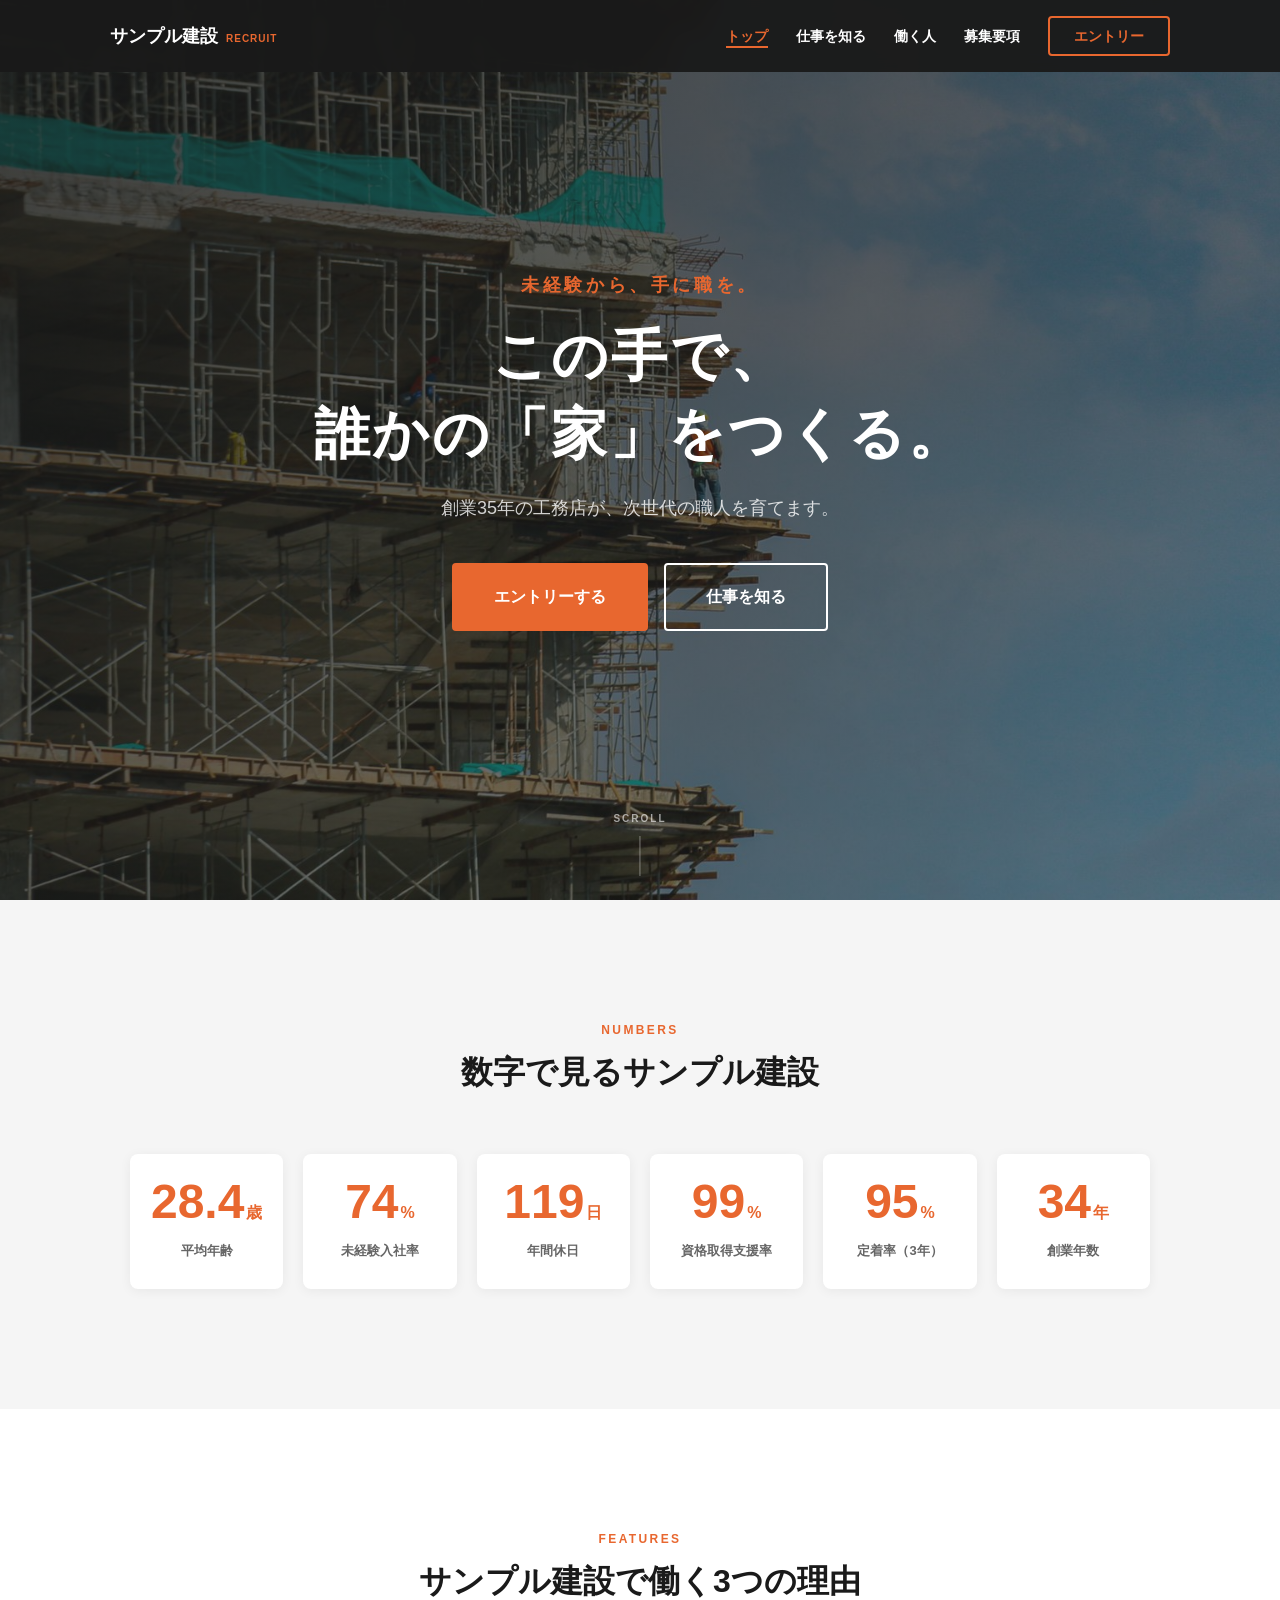
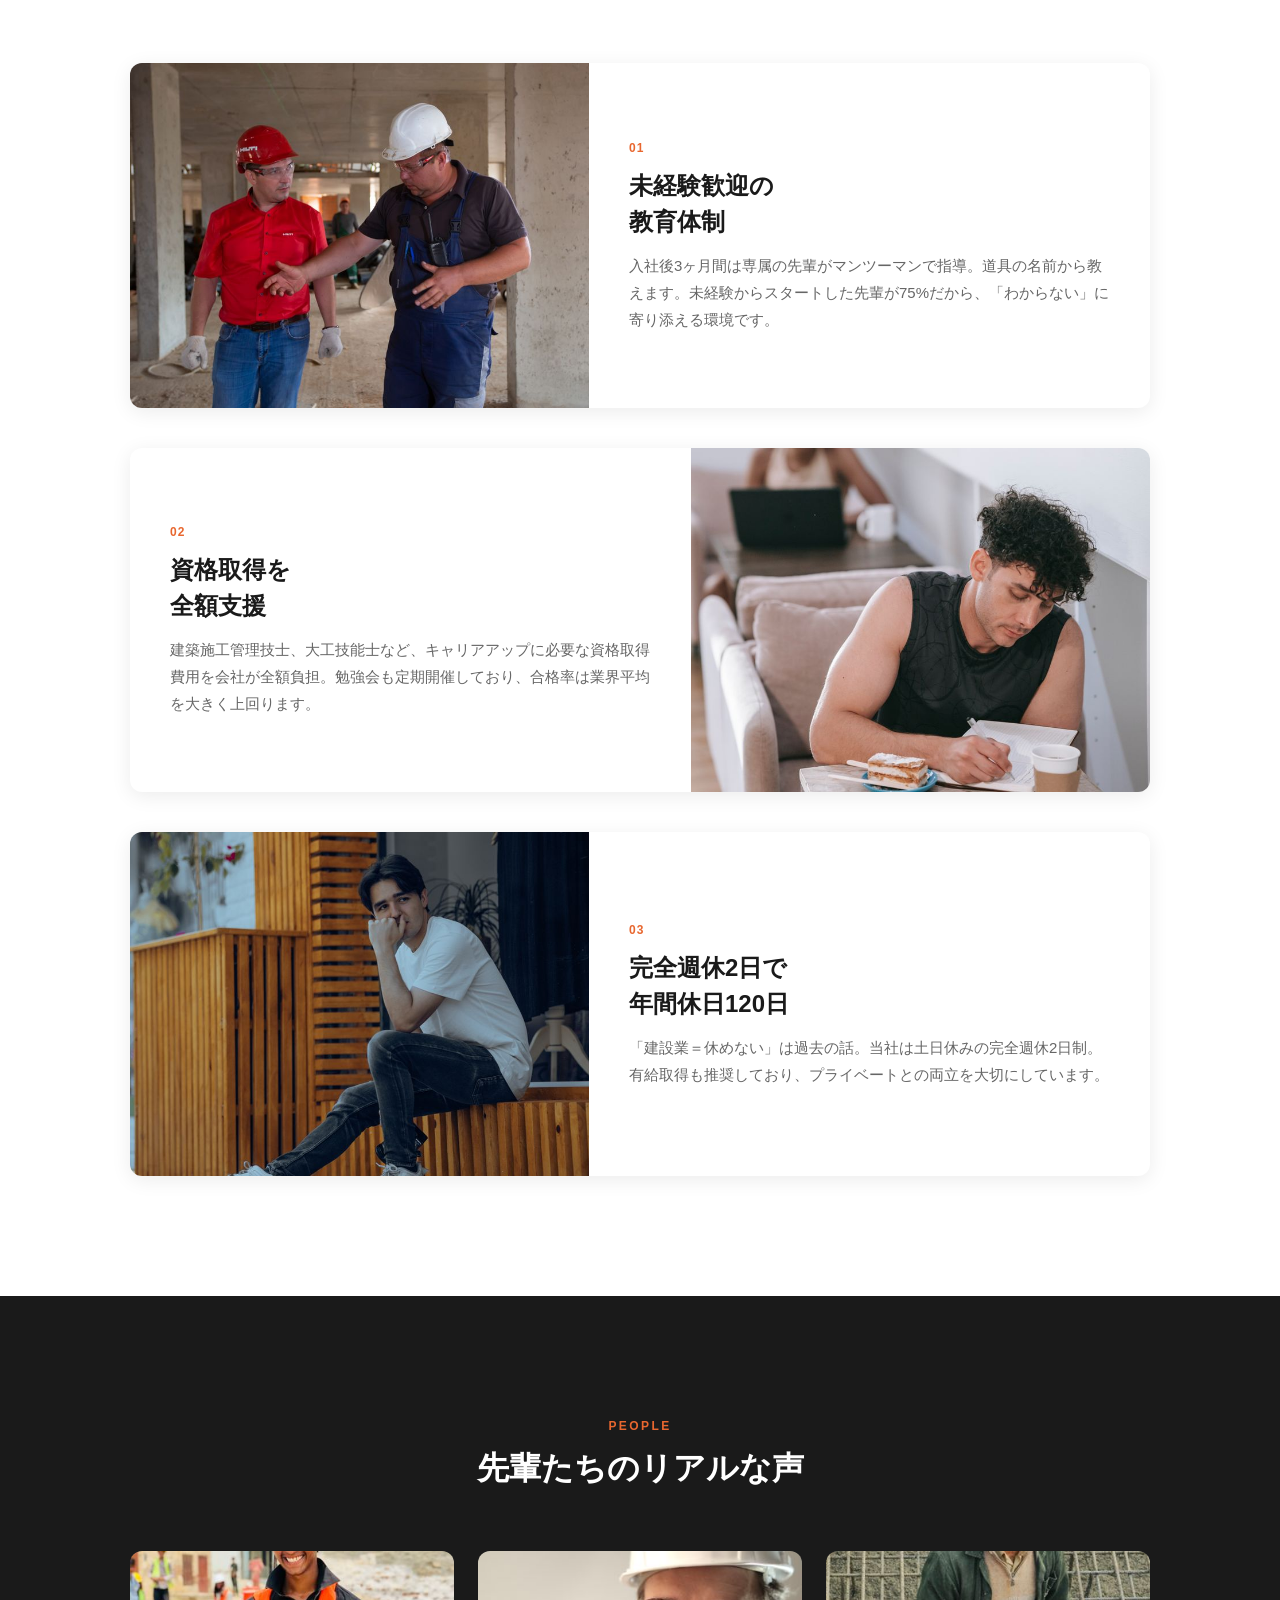
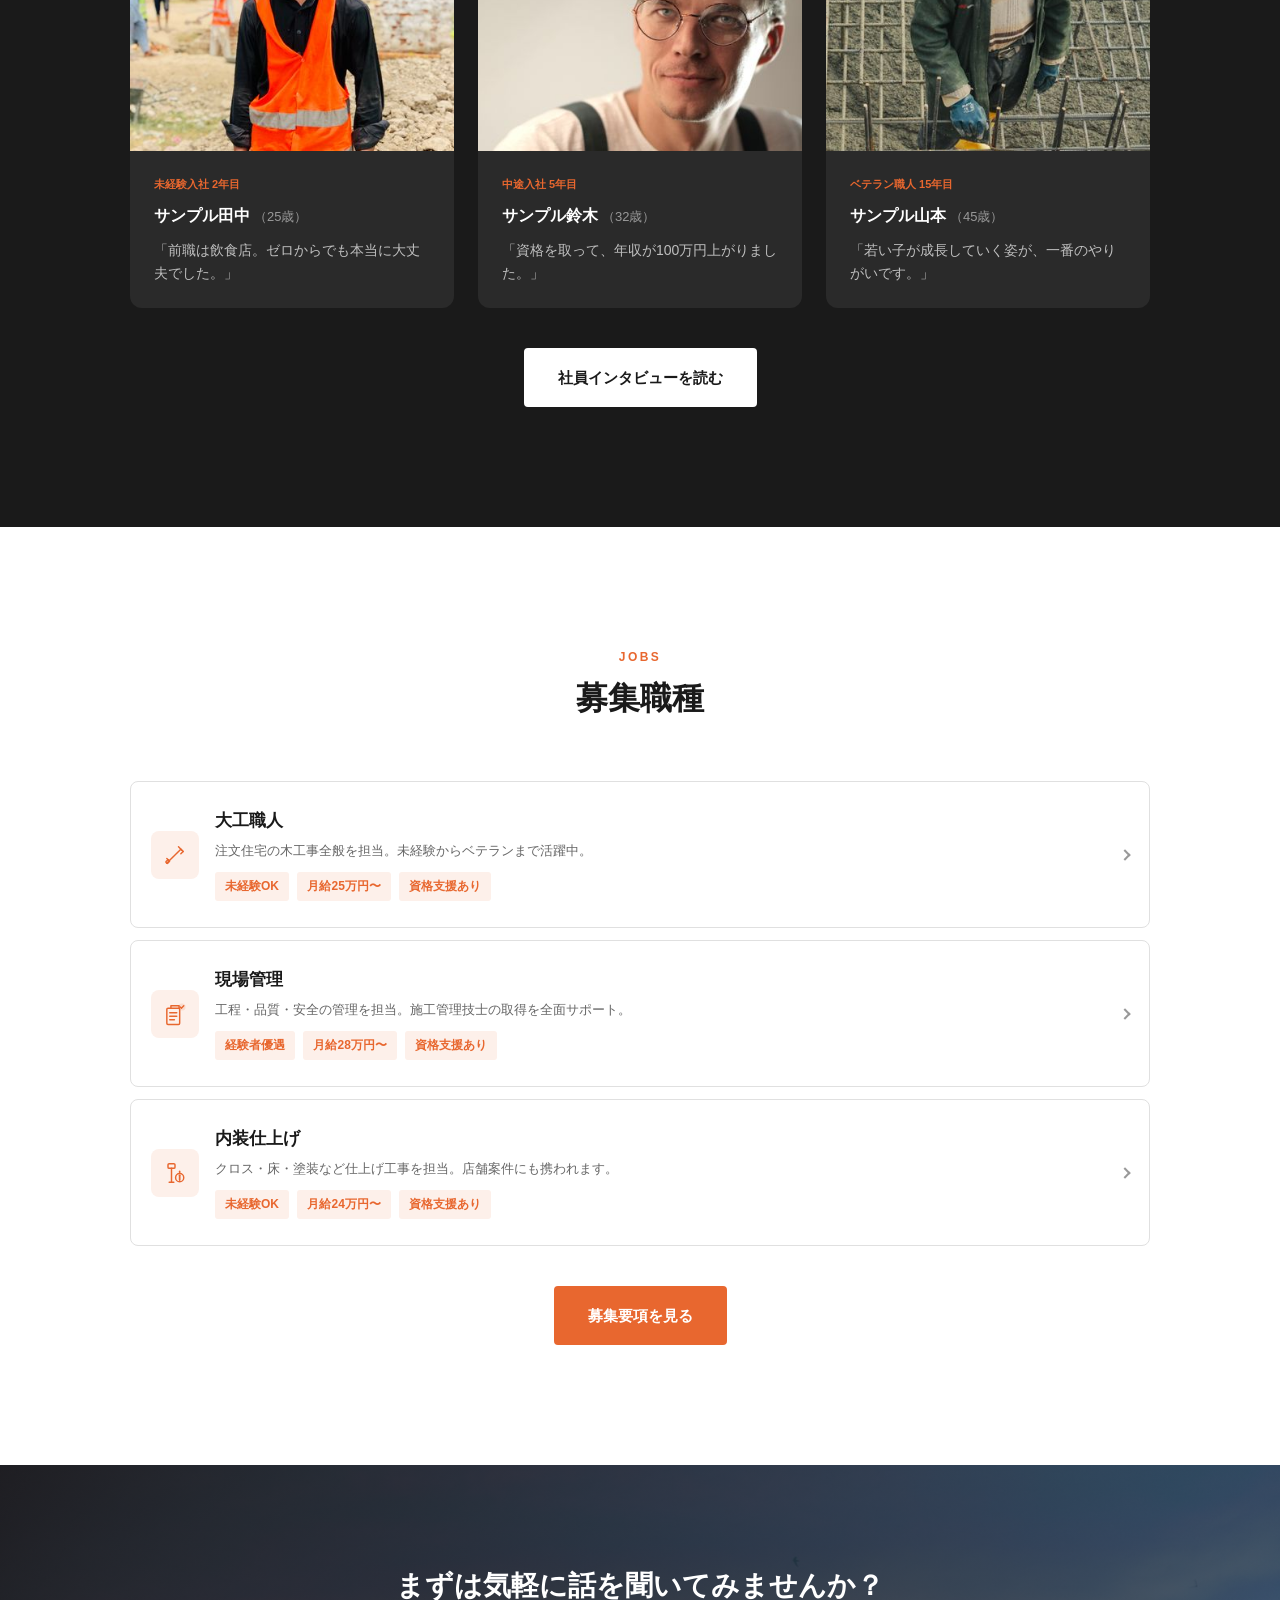
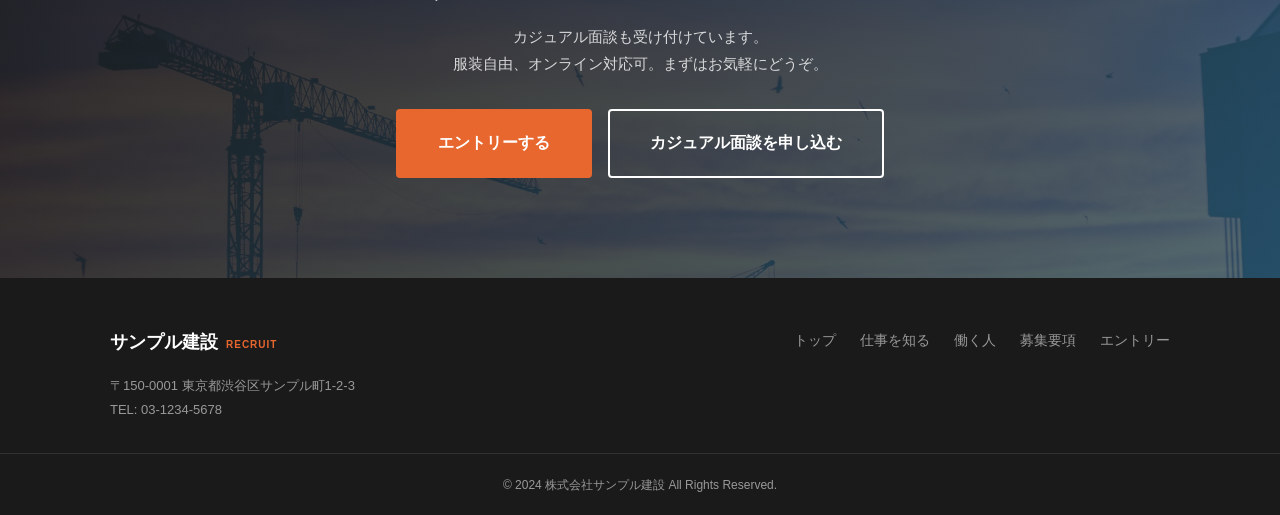
==== sample-a/index.html @ 508141ad "建設採用サイト工房 LP＋サンプルサイト2本 - LP 1枚（採用軸・50万＋保守1.5万・借り物か資産か） - sample-a: 現場と数字で見せる型 - sample-b: 会社の姿勢と人で見せ" ====
<!DOCTYPE html>
<html lang="ja">
<head>
  <meta charset="UTF-8">
  <meta name="viewport" content="width=device-width, initial-scale=1.0">
  <title>採用情報 | 株式会社サンプル建設</title>
  <meta name="description" content="株式会社サンプル建設の採用サイトです。未経験歓迎、資格取得全額支援、週休2日。一緒に家づくりの仕事をしませんか。">
  <link rel="stylesheet" href="style.css">
</head>
<body>
  <!-- ヘッダー -->
  <header class="header" id="header">
    <div class="header__inner">
      <a href="index.html" class="header__logo">
        <span class="header__logo-main">サンプル建設</span>
        <span class="header__logo-sub">RECRUIT</span>
      </a>
      <nav class="header__nav" id="nav" aria-label="メインナビゲーション">
        <ul class="header__nav-list">
          <li><a href="index.html" class="header__nav-link is-current">トップ</a></li>
          <li><a href="work.html" class="header__nav-link">仕事を知る</a></li>
          <li><a href="people.html" class="header__nav-link">働く人</a></li>
          <li><a href="recruit.html" class="header__nav-link">募集要項</a></li>
          <li><a href="entry.html" class="header__nav-link header__nav-link--entry">エントリー</a></li>
        </ul>
      </nav>
      <button class="header__hamburger" id="hamburger" type="button" aria-label="メニューを開く" aria-expanded="false" aria-controls="nav">
        <span class="header__hamburger-line"></span>
        <span class="header__hamburger-line"></span>
        <span class="header__hamburger-line"></span>
      </button>
    </div>
  </header>

  <main>
    <!-- ファーストビュー -->
    <section class="hero">
      <div class="hero__bg">
        <img src="images/hero-site.jpg" alt="現場で作業する職人たちの様子" class="hero__bg-img">
        <div class="hero__overlay"></div>
      </div>
      <div class="hero__content">
        <p class="hero__lead fade-in">未経験から、手に職を。</p>
        <h1 class="hero__title fade-in">この手で、<br>誰かの「家」をつくる。</h1>
        <p class="hero__sub fade-in">創業35年の工務店が、次世代の職人を育てます。</p>
        <div class="hero__actions fade-in">
          <a href="entry.html" class="btn btn--primary btn--lg">エントリーする</a>
          <a href="work.html" class="btn btn--outline btn--lg">仕事を知る</a>
        </div>
      </div>
      <div class="hero__scroll" aria-hidden="true">
        <span class="hero__scroll-text">SCROLL</span>
        <span class="hero__scroll-line"></span>
      </div>
    </section>

    <!-- 数字で見るサンプル建設 -->
    <section class="numbers" id="numbers">
      <div class="container">
        <h2 class="section-title fade-in">
          <span class="section-title__en">NUMBERS</span>
          <span class="section-title__ja">数字で見るサンプル建設</span>
        </h2>
        <div class="numbers__grid">
          <div class="numbers__item fade-in">
            <span class="numbers__value"><span class="numbers__num" data-count="28.5">0</span><span class="numbers__unit">歳</span></span>
            <span class="numbers__label">平均年齢</span>
          </div>
          <div class="numbers__item fade-in">
            <span class="numbers__value"><span class="numbers__num" data-count="75">0</span><span class="numbers__unit">%</span></span>
            <span class="numbers__label">未経験入社率</span>
          </div>
          <div class="numbers__item fade-in">
            <span class="numbers__value"><span class="numbers__num" data-count="120">0</span><span class="numbers__unit">日</span></span>
            <span class="numbers__label">年間休日</span>
          </div>
          <div class="numbers__item fade-in">
            <span class="numbers__value"><span class="numbers__num" data-count="100">0</span><span class="numbers__unit">%</span></span>
            <span class="numbers__label">資格取得支援率</span>
          </div>
          <div class="numbers__item fade-in">
            <span class="numbers__value"><span class="numbers__num" data-count="96">0</span><span class="numbers__unit">%</span></span>
            <span class="numbers__label">定着率（3年）</span>
          </div>
          <div class="numbers__item fade-in">
            <span class="numbers__value"><span class="numbers__num" data-count="35">0</span><span class="numbers__unit">年</span></span>
            <span class="numbers__label">創業年数</span>
          </div>
        </div>
      </div>
    </section>

    <!-- 3つの特徴 -->
    <section class="features">
      <div class="container">
        <h2 class="section-title fade-in">
          <span class="section-title__en">FEATURES</span>
          <span class="section-title__ja">サンプル建設で働く3つの理由</span>
        </h2>
        <div class="features__list">
          <article class="features__card fade-in">
            <div class="features__card-img">
              <img src="images/feature-education.jpg" alt="先輩職人が新人に丁寧に指導している様子" loading="lazy">
            </div>
            <div class="features__card-body">
              <span class="features__card-num">01</span>
              <h3 class="features__card-title">未経験歓迎の<br>教育体制</h3>
              <p class="features__card-text">入社後3ヶ月間は専属の先輩がマンツーマンで指導。道具の名前から教えます。未経験からスタートした先輩が75%だから、「わからない」に寄り添える環境です。</p>
            </div>
          </article>
          <article class="features__card fade-in">
            <div class="features__card-img">
              <img src="images/feature-license.jpg" alt="資格の勉強をする若手社員" loading="lazy">
            </div>
            <div class="features__card-body">
              <span class="features__card-num">02</span>
              <h3 class="features__card-title">資格取得を<br>全額支援</h3>
              <p class="features__card-text">建築施工管理技士、大工技能士など、キャリアアップに必要な資格取得費用を会社が全額負担。勉強会も定期開催しており、合格率は業界平均を大きく上回ります。</p>
            </div>
          </article>
          <article class="features__card fade-in">
            <div class="features__card-img">
              <img src="images/feature-holiday.jpg" alt="休日に趣味を楽しむ社員のイメージ" loading="lazy">
            </div>
            <div class="features__card-body">
              <span class="features__card-num">03</span>
              <h3 class="features__card-title">完全週休2日で<br>年間休日120日</h3>
              <p class="features__card-text">「建設業＝休めない」は過去の話。当社は土日休みの完全週休2日制。有給取得も推奨しており、プライベートとの両立を大切にしています。</p>
            </div>
          </article>
        </div>
      </div>
    </section>

    <!-- 社員の声 -->
    <section class="voices">
      <div class="container">
        <h2 class="section-title section-title--light fade-in">
          <span class="section-title__en">PEOPLE</span>
          <span class="section-title__ja">先輩たちのリアルな声</span>
        </h2>
        <div class="voices__grid">
          <a href="people.html#interview-1" class="voices__card fade-in">
            <div class="voices__card-img">
              <img src="images/people-tanaka.jpg" alt="サンプル田中さんのポートレート" loading="lazy">
            </div>
            <div class="voices__card-body">
              <span class="voices__card-tag">未経験入社 2年目</span>
              <h3 class="voices__card-name">サンプル田中<span class="voices__card-age">（25歳）</span></h3>
              <p class="voices__card-quote">「前職は飲食店。ゼロからでも本当に大丈夫でした。」</p>
            </div>
          </a>
          <a href="people.html#interview-2" class="voices__card fade-in">
            <div class="voices__card-img">
              <img src="images/people-suzuki.jpg" alt="サンプル鈴木さんのポートレート" loading="lazy">
            </div>
            <div class="voices__card-body">
              <span class="voices__card-tag">中途入社 5年目</span>
              <h3 class="voices__card-name">サンプル鈴木<span class="voices__card-age">（32歳）</span></h3>
              <p class="voices__card-quote">「資格を取って、年収が100万円上がりました。」</p>
            </div>
          </a>
          <a href="people.html#interview-3" class="voices__card fade-in">
            <div class="voices__card-img">
              <img src="images/people-yamamoto.jpg" alt="サンプル山本さんのポートレート" loading="lazy">
            </div>
            <div class="voices__card-body">
              <span class="voices__card-tag">ベテラン職人 15年目</span>
              <h3 class="voices__card-name">サンプル山本<span class="voices__card-age">（45歳）</span></h3>
              <p class="voices__card-quote">「若い子が成長していく姿が、一番のやりがいです。」</p>
            </div>
          </a>
        </div>
        <div class="voices__more fade-in">
          <a href="people.html" class="btn btn--white">社員インタビューを読む</a>
        </div>
      </div>
    </section>

    <!-- 募集職種 -->
    <section class="jobs">
      <div class="container">
        <h2 class="section-title fade-in">
          <span class="section-title__en">JOBS</span>
          <span class="section-title__ja">募集職種</span>
        </h2>
        <div class="jobs__list">
          <a href="recruit.html#carpenter" class="jobs__item fade-in">
            <div class="jobs__item-icon">
              <img src="images/icon-carpenter.svg" alt="" loading="lazy" aria-hidden="true">
            </div>
            <div class="jobs__item-body">
              <h3 class="jobs__item-title">大工職人</h3>
              <p class="jobs__item-text">注文住宅の木工事全般を担当。未経験からベテランまで活躍中。</p>
              <span class="jobs__item-tags">
                <span class="tag">未経験OK</span>
                <span class="tag">月給25万円〜</span>
                <span class="tag">資格支援あり</span>
              </span>
            </div>
            <span class="jobs__item-arrow" aria-hidden="true"></span>
          </a>
          <a href="recruit.html#manager" class="jobs__item fade-in">
            <div class="jobs__item-icon">
              <img src="images/icon-manager.svg" alt="" loading="lazy" aria-hidden="true">
            </div>
            <div class="jobs__item-body">
              <h3 class="jobs__item-title">現場管理</h3>
              <p class="jobs__item-text">工程・品質・安全の管理を担当。施工管理技士の取得を全面サポート。</p>
              <span class="jobs__item-tags">
                <span class="tag">経験者優遇</span>
                <span class="tag">月給28万円〜</span>
                <span class="tag">資格支援あり</span>
              </span>
            </div>
            <span class="jobs__item-arrow" aria-hidden="true"></span>
          </a>
          <a href="recruit.html#interior" class="jobs__item fade-in">
            <div class="jobs__item-icon">
              <img src="images/icon-interior.svg" alt="" loading="lazy" aria-hidden="true">
            </div>
            <div class="jobs__item-body">
              <h3 class="jobs__item-title">内装仕上げ</h3>
              <p class="jobs__item-text">クロス・床・塗装など仕上げ工事を担当。店舗案件にも携われます。</p>
              <span class="jobs__item-tags">
                <span class="tag">未経験OK</span>
                <span class="tag">月給24万円〜</span>
                <span class="tag">資格支援あり</span>
              </span>
            </div>
            <span class="jobs__item-arrow" aria-hidden="true"></span>
          </a>
        </div>
        <div class="jobs__more fade-in">
          <a href="recruit.html" class="btn btn--primary">募集要項を見る</a>
        </div>
      </div>
    </section>

    <!-- CTA -->
    <section class="cta">
      <div class="cta__bg">
        <img src="images/cta-bg.jpg" alt="夕焼けの建設現場" loading="lazy">
        <div class="cta__overlay"></div>
      </div>
      <div class="cta__content fade-in">
        <h2 class="cta__title">まずは気軽に<br class="sp-only">話を聞いてみませんか？</h2>
        <p class="cta__text">カジュアル面談も受け付けています。<br>服装自由、オンライン対応可。まずはお気軽にどうぞ。</p>
        <div class="cta__actions">
          <a href="entry.html" class="btn btn--primary btn--lg">エントリーする</a>
          <a href="entry.html#casual" class="btn btn--outline btn--lg">カジュアル面談を申し込む</a>
        </div>
      </div>
    </section>
  </main>

  <!-- フッター -->
  <footer class="footer">
    <div class="footer__inner">
      <div class="footer__info">
        <div class="footer__logo">
          <span class="footer__logo-main">サンプル建設</span>
          <span class="footer__logo-sub">RECRUIT</span>
        </div>
        <address class="footer__address">
          〒150-0001 東京都渋谷区サンプル町1-2-3<br>
          TEL: 03-1234-5678
        </address>
      </div>
      <nav class="footer__nav" aria-label="フッターナビゲーション">
        <ul class="footer__nav-list">
          <li><a href="index.html">トップ</a></li>
          <li><a href="work.html">仕事を知る</a></li>
          <li><a href="people.html">働く人</a></li>
          <li><a href="recruit.html">募集要項</a></li>
          <li><a href="entry.html">エントリー</a></li>
        </ul>
      </nav>
    </div>
    <div class="footer__copy">
      <small>&copy; 2024 株式会社サンプル建設 All Rights Reserved.</small>
    </div>
  </footer>

  <script src="script.js"></script>
</body>
</html>
---- sample-a/style.css ----
/* ============================================
   株式会社サンプル建設 採用サイト - style.css
   ============================================ */

/* --- Reset & Base --- */
*,
*::before,
*::after {
  margin: 0;
  padding: 0;
  box-sizing: border-box;
}

:root {
  /* Colors */
  --c-dark: #1a1a1a;
  --c-dark-light: #2a2a2a;
  --c-gray-dark: #333;
  --c-gray: #666;
  --c-gray-light: #999;
  --c-gray-bg: #f5f5f5;
  --c-white: #fff;
  --c-accent: #e8672f;
  --c-accent-hover: #d4561f;
  --c-accent-light: #fdf0ea;
  --c-blue: #2c5f7c;

  /* Typography */
  --ff-base: "Helvetica Neue", Arial, "Hiragino Kaku Gothic ProN", "Hiragino Sans", Meiryo, sans-serif;
  --fw-normal: 400;
  --fw-bold: 700;
  --fw-black: 900;

  /* Spacing */
  --section-padding: 80px 0;
  --container-width: 1100px;
  --container-padding: 0 20px;

  /* Transitions */
  --transition: 0.3s ease;
}

html {
  font-size: 16px;
  scroll-behavior: smooth;
  -webkit-text-size-adjust: 100%;
}

body {
  font-family: var(--ff-base);
  font-weight: var(--fw-normal);
  color: var(--c-dark);
  line-height: 1.8;
  background-color: var(--c-white);
  overflow-x: hidden;
}

img {
  max-width: 100%;
  height: auto;
  display: block;
}

a {
  color: inherit;
  text-decoration: none;
}

ul, ol {
  list-style: none;
}

address {
  font-style: normal;
}

button {
  border: none;
  background: none;
  cursor: pointer;
  font: inherit;
}

/* --- Utility --- */
.container {
  max-width: var(--container-width);
  margin: 0 auto;
  padding: var(--container-padding);
}

.sp-only {
  display: inline;
}

.pc-only {
  display: none;
}

/* --- Fade-in Animation --- */
.fade-in {
  opacity: 0;
  transform: translateY(30px);
  transition: opacity 0.8s ease, transform 0.8s ease;
}

.fade-in.is-visible {
  opacity: 1;
  transform: translateY(0);
}

/* --- Section Title --- */
.section-title {
  text-align: center;
  margin-bottom: 48px;
}

.section-title__en {
  display: block;
  font-size: 0.75rem;
  font-weight: var(--fw-bold);
  letter-spacing: 0.2em;
  color: var(--c-accent);
  margin-bottom: 8px;
}

.section-title__ja {
  display: block;
  font-size: 1.5rem;
  font-weight: var(--fw-black);
  line-height: 1.4;
}

.section-title--light .section-title__en {
  color: var(--c-accent);
}

.section-title--light .section-title__ja {
  color: var(--c-white);
}

/* --- Buttons --- */
.btn {
  display: inline-block;
  padding: 14px 32px;
  font-size: 0.9375rem;
  font-weight: var(--fw-bold);
  text-align: center;
  border-radius: 4px;
  transition: background-color var(--transition), color var(--transition), transform var(--transition);
  cursor: pointer;
  border: 2px solid transparent;
}

.btn:hover {
  transform: translateY(-2px);
}

.btn--primary {
  background-color: var(--c-accent);
  color: var(--c-white);
  border-color: var(--c-accent);
}

.btn--primary:hover {
  background-color: var(--c-accent-hover);
  border-color: var(--c-accent-hover);
}

.btn--outline {
  background-color: transparent;
  color: var(--c-white);
  border-color: var(--c-white);
}

.btn--outline:hover {
  background-color: var(--c-white);
  color: var(--c-dark);
}

.btn--white {
  background-color: var(--c-white);
  color: var(--c-dark);
  border-color: var(--c-white);
}

.btn--white:hover {
  background-color: transparent;
  color: var(--c-white);
}

.btn--lg {
  padding: 18px 40px;
  font-size: 1rem;
}

.btn--block {
  display: block;
  width: 100%;
}

/* --- Tag --- */
.tag {
  display: inline-block;
  padding: 4px 10px;
  font-size: 0.75rem;
  font-weight: var(--fw-bold);
  background-color: var(--c-accent-light);
  color: var(--c-accent);
  border-radius: 3px;
  margin: 2px 4px 2px 0;
}

/* ============================================
   Header
   ============================================ */
.header {
  position: fixed;
  top: 0;
  left: 0;
  right: 0;
  z-index: 1000;
  background-color: rgba(26, 26, 26, 0.95);
  backdrop-filter: blur(8px);
  transition: background-color var(--transition);
}

.header__inner {
  display: flex;
  align-items: center;
  justify-content: space-between;
  max-width: var(--container-width);
  margin: 0 auto;
  padding: 0 20px;
  height: 60px;
}

.header__logo {
  display: flex;
  align-items: baseline;
  gap: 8px;
}

.header__logo-main {
  font-size: 1.125rem;
  font-weight: var(--fw-black);
  color: var(--c-white);
}

.header__logo-sub {
  font-size: 0.625rem;
  font-weight: var(--fw-bold);
  color: var(--c-accent);
  letter-spacing: 0.1em;
}

.header__nav {
  display: none;
}

.header__nav.is-open {
  display: flex;
  position: fixed;
  top: 60px;
  left: 0;
  right: 0;
  bottom: 0;
  background-color: rgba(26, 26, 26, 0.98);
  align-items: center;
  justify-content: center;
}

.header__nav-list {
  display: flex;
  flex-direction: column;
  align-items: center;
  gap: 32px;
}

.header__nav-link {
  font-size: 1.125rem;
  font-weight: var(--fw-bold);
  color: var(--c-white);
  transition: color var(--transition);
  position: relative;
}

.header__nav-link:hover,
.header__nav-link.is-current {
  color: var(--c-accent);
}

.header__nav-link--entry {
  padding: 10px 24px;
  border: 2px solid var(--c-accent);
  border-radius: 4px;
  color: var(--c-accent);
}

.header__nav-link--entry:hover {
  background-color: var(--c-accent);
  color: var(--c-white);
}

/* Hamburger */
.header__hamburger {
  display: flex;
  flex-direction: column;
  gap: 5px;
  width: 28px;
  padding: 4px 0;
  z-index: 1001;
}

.header__hamburger-line {
  display: block;
  width: 100%;
  height: 2px;
  background-color: var(--c-white);
  transition: transform var(--transition), opacity var(--transition);
}

.header__hamburger.is-active .header__hamburger-line:nth-child(1) {
  transform: translateY(7px) rotate(45deg);
}

.header__hamburger.is-active .header__hamburger-line:nth-child(2) {
  opacity: 0;
}

.header__hamburger.is-active .header__hamburger-line:nth-child(3) {
  transform: translateY(-7px) rotate(-45deg);
}

/* ============================================
   Hero
   ============================================ */
.hero {
  position: relative;
  min-height: 100vh;
  display: flex;
  align-items: center;
  justify-content: center;
  overflow: hidden;
}

.hero__bg {
  position: absolute;
  inset: 0;
}

.hero__bg-img {
  width: 100%;
  height: 100%;
  object-fit: cover;
}

.hero__overlay {
  position: absolute;
  inset: 0;
  background: linear-gradient(135deg, rgba(26, 26, 26, 0.85) 0%, rgba(26, 26, 26, 0.5) 100%);
}

.hero__content {
  position: relative;
  z-index: 1;
  text-align: center;
  color: var(--c-white);
  padding: 0 20px;
}

.hero__lead {
  font-size: 0.875rem;
  font-weight: var(--fw-bold);
  letter-spacing: 0.2em;
  color: var(--c-accent);
  margin-bottom: 16px;
}

.hero__title {
  font-size: 2rem;
  font-weight: var(--fw-black);
  line-height: 1.4;
  margin-bottom: 20px;
  letter-spacing: 0.05em;
}

.hero__sub {
  font-size: 0.9375rem;
  color: rgba(255, 255, 255, 0.8);
  margin-bottom: 40px;
  line-height: 1.6;
}

.hero__actions {
  display: flex;
  flex-direction: column;
  gap: 12px;
  align-items: center;
}

.hero__scroll {
  position: absolute;
  bottom: 24px;
  left: 50%;
  transform: translateX(-50%);
  display: flex;
  flex-direction: column;
  align-items: center;
  gap: 8px;
}

.hero__scroll-text {
  font-size: 0.625rem;
  font-weight: var(--fw-bold);
  letter-spacing: 0.2em;
  color: rgba(255, 255, 255, 0.6);
}

.hero__scroll-line {
  width: 1px;
  height: 40px;
  background-color: rgba(255, 255, 255, 0.4);
  position: relative;
  overflow: hidden;
}

.hero__scroll-line::after {
  content: "";
  position: absolute;
  top: -100%;
  left: 0;
  width: 100%;
  height: 100%;
  background-color: var(--c-accent);
  animation: scrollLine 1.8s ease-in-out infinite;
}

@keyframes scrollLine {
  0% { top: -100%; }
  50% { top: 0; }
  100% { top: 100%; }
}

/* ============================================
   Numbers
   ============================================ */
.numbers {
  padding: var(--section-padding);
  background-color: var(--c-gray-bg);
}

.numbers__grid {
  display: grid;
  grid-template-columns: repeat(2, 1fr);
  gap: 24px;
}

.numbers__item {
  text-align: center;
  padding: 24px 16px;
  background-color: var(--c-white);
  border-radius: 8px;
  box-shadow: 0 2px 12px rgba(0, 0, 0, 0.06);
}

.numbers__value {
  display: block;
  margin-bottom: 8px;
}

.numbers__num {
  font-size: 2.5rem;
  font-weight: var(--fw-black);
  color: var(--c-accent);
  line-height: 1;
}

.numbers__unit {
  font-size: 1rem;
  font-weight: var(--fw-bold);
  color: var(--c-accent);
  margin-left: 2px;
}

.numbers__label {
  font-size: 0.8125rem;
  font-weight: var(--fw-bold);
  color: var(--c-gray);
}

/* ============================================
   Features
   ============================================ */
.features {
  padding: var(--section-padding);
}

.features__list {
  display: flex;
  flex-direction: column;
  gap: 40px;
}

.features__card {
  border-radius: 12px;
  overflow: hidden;
  background-color: var(--c-white);
  box-shadow: 0 4px 20px rgba(0, 0, 0, 0.08);
}

.features__card-img {
  height: 220px;
  overflow: hidden;
}

.features__card-img img {
  width: 100%;
  height: 100%;
  object-fit: cover;
  transition: transform 0.6s ease;
}

.features__card:hover .features__card-img img {
  transform: scale(1.05);
}

.features__card-body {
  padding: 28px 24px;
}

.features__card-num {
  display: block;
  font-size: 0.75rem;
  font-weight: var(--fw-black);
  color: var(--c-accent);
  letter-spacing: 0.1em;
  margin-bottom: 8px;
}

.features__card-title {
  font-size: 1.375rem;
  font-weight: var(--fw-black);
  line-height: 1.5;
  margin-bottom: 12px;
}

.features__card-text {
  font-size: 0.9375rem;
  color: var(--c-gray);
  line-height: 1.8;
}

/* ============================================
   Voices (社員の声)
   ============================================ */
.voices {
  padding: var(--section-padding);
  background-color: var(--c-dark);
}

.voices__grid {
  display: grid;
  grid-template-columns: 1fr;
  gap: 24px;
  margin-bottom: 40px;
}

.voices__card {
  display: flex;
  background-color: var(--c-dark-light);
  border-radius: 12px;
  overflow: hidden;
  transition: transform var(--transition), box-shadow var(--transition);
}

.voices__card:hover {
  transform: translateY(-4px);
  box-shadow: 0 8px 30px rgba(0, 0, 0, 0.3);
}

.voices__card-img {
  width: 120px;
  min-height: 160px;
  flex-shrink: 0;
  overflow: hidden;
}

.voices__card-img img {
  width: 100%;
  height: 100%;
  object-fit: cover;
}

.voices__card-body {
  padding: 20px;
  display: flex;
  flex-direction: column;
  justify-content: center;
}

.voices__card-tag {
  display: inline-block;
  font-size: 0.6875rem;
  font-weight: var(--fw-bold);
  color: var(--c-accent);
  margin-bottom: 8px;
}

.voices__card-name {
  font-size: 1rem;
  font-weight: var(--fw-bold);
  color: var(--c-white);
  margin-bottom: 8px;
}

.voices__card-age {
  font-size: 0.8125rem;
  font-weight: var(--fw-normal);
  color: var(--c-gray-light);
  margin-left: 4px;
}

.voices__card-quote {
  font-size: 0.875rem;
  color: rgba(255, 255, 255, 0.7);
  line-height: 1.6;
}

.voices__more {
  text-align: center;
}

/* ============================================
   Jobs (募集職種)
   ============================================ */
.jobs {
  padding: var(--section-padding);
}

.jobs__list {
  display: flex;
  flex-direction: column;
  gap: 16px;
  margin-bottom: 40px;
}

.jobs__item {
  display: flex;
  align-items: center;
  gap: 16px;
  padding: 24px 20px;
  background-color: var(--c-white);
  border: 1px solid #e0e0e0;
  border-radius: 8px;
  transition: border-color var(--transition), box-shadow var(--transition), transform var(--transition);
}

.jobs__item:hover {
  border-color: var(--c-accent);
  box-shadow: 0 4px 16px rgba(232, 103, 47, 0.1);
  transform: translateY(-2px);
}

.jobs__item-icon {
  width: 48px;
  height: 48px;
  flex-shrink: 0;
  display: flex;
  align-items: center;
  justify-content: center;
  background-color: var(--c-accent-light);
  border-radius: 8px;
}

.jobs__item-icon img {
  width: 28px;
  height: 28px;
}

.jobs__item-body {
  flex: 1;
}

.jobs__item-title {
  font-size: 1.0625rem;
  font-weight: var(--fw-bold);
  margin-bottom: 4px;
}

.jobs__item-text {
  font-size: 0.8125rem;
  color: var(--c-gray);
  margin-bottom: 8px;
  line-height: 1.6;
}

.jobs__item-arrow {
  width: 8px;
  height: 8px;
  border-top: 2px solid var(--c-gray-light);
  border-right: 2px solid var(--c-gray-light);
  transform: rotate(45deg);
  flex-shrink: 0;
  transition: border-color var(--transition);
}

.jobs__item:hover .jobs__item-arrow {
  border-color: var(--c-accent);
}

.jobs__more {
  text-align: center;
}

/* ============================================
   CTA
   ============================================ */
.cta {
  position: relative;
  padding: 80px 0;
  overflow: hidden;
}

.cta__bg {
  position: absolute;
  inset: 0;
}

.cta__bg img {
  width: 100%;
  height: 100%;
  object-fit: cover;
}

.cta__overlay {
  position: absolute;
  inset: 0;
  background: linear-gradient(135deg, rgba(26, 26, 26, 0.9) 0%, rgba(44, 95, 124, 0.8) 100%);
}

.cta__content {
  position: relative;
  z-index: 1;
  text-align: center;
  color: var(--c-white);
  max-width: 640px;
  margin: 0 auto;
  padding: 0 20px;
}

.cta__title {
  font-size: 1.5rem;
  font-weight: var(--fw-black);
  line-height: 1.5;
  margin-bottom: 16px;
}

.cta__text {
  font-size: 0.9375rem;
  color: rgba(255, 255, 255, 0.8);
  margin-bottom: 32px;
  line-height: 1.8;
}

.cta__actions {
  display: flex;
  flex-direction: column;
  gap: 12px;
  align-items: center;
}

/* ============================================
   Footer
   ============================================ */
.footer {
  background-color: var(--c-dark);
  color: var(--c-white);
  padding-top: 48px;
}

.footer__inner {
  max-width: var(--container-width);
  margin: 0 auto;
  padding: 0 20px 32px;
  display: flex;
  flex-direction: column;
  gap: 32px;
}

.footer__logo {
  display: flex;
  align-items: baseline;
  gap: 8px;
  margin-bottom: 16px;
}

.footer__logo-main {
  font-size: 1.125rem;
  font-weight: var(--fw-black);
}

.footer__logo-sub {
  font-size: 0.625rem;
  font-weight: var(--fw-bold);
  color: var(--c-accent);
  letter-spacing: 0.1em;
}

.footer__address {
  font-size: 0.8125rem;
  color: var(--c-gray-light);
  line-height: 1.8;
}

.footer__nav-list {
  display: flex;
  flex-wrap: wrap;
  gap: 16px 24px;
}

.footer__nav-list a {
  font-size: 0.875rem;
  color: var(--c-gray-light);
  transition: color var(--transition);
}

.footer__nav-list a:hover {
  color: var(--c-accent);
}

.footer__copy {
  border-top: 1px solid rgba(255, 255, 255, 0.1);
  padding: 16px 20px;
  text-align: center;
}

.footer__copy small {
  font-size: 0.75rem;
  color: var(--c-gray-light);
}

/* ============================================
   Work page (仕事を知る)
   ============================================ */
.page-hero {
  position: relative;
  height: 320px;
  display: flex;
  align-items: center;
  justify-content: center;
  overflow: hidden;
  margin-top: 60px;
}

.page-hero__bg {
  position: absolute;
  inset: 0;
}

.page-hero__bg img {
  width: 100%;
  height: 100%;
  object-fit: cover;
}

.page-hero__overlay {
  position: absolute;
  inset: 0;
  background: rgba(26, 26, 26, 0.7);
}

.page-hero__content {
  position: relative;
  z-index: 1;
  text-align: center;
  color: var(--c-white);
}

.page-hero__en {
  font-size: 0.75rem;
  font-weight: var(--fw-bold);
  letter-spacing: 0.2em;
  color: var(--c-accent);
  margin-bottom: 8px;
  display: block;
}

.page-hero__title {
  font-size: 1.75rem;
  font-weight: var(--fw-black);
}

/* --- Job Types --- */
.job-types {
  padding: var(--section-padding);
}

.job-types__list {
  display: flex;
  flex-direction: column;
  gap: 48px;
}

.job-types__item {
  display: flex;
  flex-direction: column;
  gap: 24px;
}

.job-types__img {
  border-radius: 8px;
  overflow: hidden;
  height: 240px;
}

.job-types__img img {
  width: 100%;
  height: 100%;
  object-fit: cover;
}

.job-types__body h3 {
  font-size: 1.375rem;
  font-weight: var(--fw-black);
  margin-bottom: 12px;
  padding-left: 16px;
  border-left: 4px solid var(--c-accent);
}

.job-types__body p {
  font-size: 0.9375rem;
  color: var(--c-gray);
  line-height: 1.8;
}

/* --- Timeline --- */
.timeline-section {
  padding: var(--section-padding);
  background-color: var(--c-gray-bg);
}

.timeline {
  position: relative;
  padding-left: 32px;
}

.timeline::before {
  content: "";
  position: absolute;
  left: 10px;
  top: 0;
  bottom: 0;
  width: 2px;
  background-color: var(--c-accent);
}

.timeline__item {
  position: relative;
  padding-bottom: 32px;
}

.timeline__item:last-child {
  padding-bottom: 0;
}

.timeline__item::before {
  content: "";
  position: absolute;
  left: -27px;
  top: 4px;
  width: 12px;
  height: 12px;
  border-radius: 50%;
  background-color: var(--c-accent);
  border: 3px solid var(--c-white);
}

.timeline__time {
  font-size: 0.875rem;
  font-weight: var(--fw-black);
  color: var(--c-accent);
  margin-bottom: 4px;
  display: block;
}

.timeline__title {
  font-size: 1rem;
  font-weight: var(--fw-bold);
  margin-bottom: 4px;
}

.timeline__desc {
  font-size: 0.875rem;
  color: var(--c-gray);
}

/* --- Career Path --- */
.career-section {
  padding: var(--section-padding);
}

.career__list {
  display: flex;
  flex-direction: column;
  gap: 24px;
}

.career__item {
  padding: 24px;
  background-color: var(--c-white);
  border-radius: 8px;
  box-shadow: 0 2px 12px rgba(0, 0, 0, 0.06);
  border-left: 4px solid var(--c-accent);
}

.career__year {
  font-size: 0.75rem;
  font-weight: var(--fw-black);
  color: var(--c-accent);
  letter-spacing: 0.1em;
  margin-bottom: 4px;
  display: block;
}

.career__title {
  font-size: 1.0625rem;
  font-weight: var(--fw-bold);
  margin-bottom: 8px;
}

.career__desc {
  font-size: 0.875rem;
  color: var(--c-gray);
  line-height: 1.8;
}

/* --- License Support --- */
.license-section {
  padding: var(--section-padding);
  background-color: var(--c-dark);
  color: var(--c-white);
}

.license__list {
  display: grid;
  grid-template-columns: 1fr;
  gap: 16px;
}

.license__item {
  padding: 24px;
  background-color: var(--c-dark-light);
  border-radius: 8px;
}

.license__item-title {
  font-size: 1rem;
  font-weight: var(--fw-bold);
  margin-bottom: 8px;
  color: var(--c-accent);
}

.license__item-text {
  font-size: 0.875rem;
  color: rgba(255, 255, 255, 0.7);
  line-height: 1.8;
}

/* ============================================
   People page (働く人)
   ============================================ */
.interview-section {
  padding: var(--section-padding);
}

.interview-section:nth-child(even) {
  background-color: var(--c-gray-bg);
}

.interview {
  max-width: 800px;
  margin: 0 auto;
}

.interview__header {
  display: flex;
  flex-direction: column;
  gap: 24px;
  margin-bottom: 40px;
}

.interview__photo {
  width: 100%;
  height: 280px;
  border-radius: 12px;
  overflow: hidden;
}

.interview__photo img {
  width: 100%;
  height: 100%;
  object-fit: cover;
}

.interview__profile {
  text-align: center;
}

.interview__tag {
  display: inline-block;
  padding: 4px 12px;
  font-size: 0.75rem;
  font-weight: var(--fw-bold);
  color: var(--c-white);
  background-color: var(--c-accent);
  border-radius: 3px;
  margin-bottom: 8px;
}

.interview__name {
  font-size: 1.5rem;
  font-weight: var(--fw-black);
  margin-bottom: 4px;
}

.interview__meta {
  font-size: 0.875rem;
  color: var(--c-gray);
}

.interview__qa {
  display: flex;
  flex-direction: column;
  gap: 32px;
}

.interview__q {
  font-size: 1.0625rem;
  font-weight: var(--fw-bold);
  padding-left: 16px;
  border-left: 3px solid var(--c-accent);
  margin-bottom: 12px;
}

.interview__a {
  font-size: 0.9375rem;
  color: var(--c-gray-dark);
  line-height: 2;
}

/* ============================================
   Recruit page (募集要項)
   ============================================ */
.recruit-section {
  padding: var(--section-padding);
}

.recruit-section:nth-child(even) {
  background-color: var(--c-gray-bg);
}

.recruit-table {
  width: 100%;
  border-collapse: collapse;
  margin-bottom: 24px;
}

.recruit-table th,
.recruit-table td {
  padding: 16px;
  font-size: 0.9375rem;
  border-bottom: 1px solid #e0e0e0;
  text-align: left;
}

.recruit-table th {
  font-weight: var(--fw-bold);
  background-color: var(--c-gray-bg);
  white-space: nowrap;
  width: 120px;
  vertical-align: top;
}

.recruit-table td {
  color: var(--c-gray-dark);
  line-height: 1.8;
}

/* Benefits */
.benefits__grid {
  display: grid;
  grid-template-columns: 1fr;
  gap: 16px;
}

.benefits__item {
  display: flex;
  align-items: flex-start;
  gap: 12px;
  padding: 20px;
  background-color: var(--c-white);
  border-radius: 8px;
  box-shadow: 0 2px 8px rgba(0, 0, 0, 0.06);
}

.benefits__icon {
  width: 40px;
  height: 40px;
  flex-shrink: 0;
  display: flex;
  align-items: center;
  justify-content: center;
  background-color: var(--c-accent-light);
  border-radius: 50%;
  font-size: 1.25rem;
}

.benefits__text h4 {
  font-size: 0.9375rem;
  font-weight: var(--fw-bold);
  margin-bottom: 4px;
}

.benefits__text p {
  font-size: 0.8125rem;
  color: var(--c-gray);
  line-height: 1.6;
}

/* Selection Flow */
.flow__list {
  display: flex;
  flex-direction: column;
  gap: 0;
  counter-reset: flow-counter;
}

.flow__item {
  position: relative;
  padding: 24px;
  padding-left: 64px;
  counter-increment: flow-counter;
}

.flow__item::before {
  content: "STEP " counter(flow-counter);
  position: absolute;
  left: 0;
  top: 24px;
  font-size: 0.6875rem;
  font-weight: var(--fw-black);
  color: var(--c-accent);
  letter-spacing: 0.05em;
  width: 56px;
  text-align: center;
}

.flow__item::after {
  content: "";
  position: absolute;
  left: 27px;
  top: 48px;
  bottom: -8px;
  width: 2px;
  background-color: #e0e0e0;
}

.flow__item:last-child::after {
  display: none;
}

.flow__title {
  font-size: 1.0625rem;
  font-weight: var(--fw-bold);
  margin-bottom: 4px;
}

.flow__desc {
  font-size: 0.875rem;
  color: var(--c-gray);
  line-height: 1.6;
}

/* FAQ Accordion */
.faq__list {
  display: flex;
  flex-direction: column;
  gap: 8px;
}

.faq__item {
  border: 1px solid #e0e0e0;
  border-radius: 8px;
  overflow: hidden;
}

.faq__question {
  width: 100%;
  display: flex;
  align-items: center;
  justify-content: space-between;
  padding: 20px;
  font-size: 0.9375rem;
  font-weight: var(--fw-bold);
  text-align: left;
  background-color: var(--c-white);
  cursor: pointer;
  transition: background-color var(--transition);
  gap: 16px;
}

.faq__question:hover {
  background-color: var(--c-gray-bg);
}

.faq__question-text {
  flex: 1;
}

.faq__question-text::before {
  content: "Q. ";
  color: var(--c-accent);
  font-weight: var(--fw-black);
}

.faq__icon {
  width: 20px;
  height: 20px;
  flex-shrink: 0;
  position: relative;
}

.faq__icon::before,
.faq__icon::after {
  content: "";
  position: absolute;
  top: 50%;
  left: 50%;
  background-color: var(--c-gray);
  transition: transform var(--transition);
}

.faq__icon::before {
  width: 14px;
  height: 2px;
  transform: translate(-50%, -50%);
}

.faq__icon::after {
  width: 2px;
  height: 14px;
  transform: translate(-50%, -50%);
}

.faq__item.is-open .faq__icon::after {
  transform: translate(-50%, -50%) rotate(90deg);
}

.faq__answer {
  max-height: 0;
  overflow: hidden;
  transition: max-height 0.4s ease;
}

.faq__answer-inner {
  padding: 0 20px 20px;
  font-size: 0.9375rem;
  color: var(--c-gray-dark);
  line-height: 1.8;
}

.faq__answer-inner::before {
  content: "A. ";
  font-weight: var(--fw-black);
  color: var(--c-blue);
}

/* ============================================
   Entry page (エントリー)
   ============================================ */
.entry-section {
  padding: var(--section-padding);
}

.entry-form {
  max-width: 640px;
  margin: 0 auto;
}

.form__group {
  margin-bottom: 24px;
}

.form__label {
  display: block;
  font-size: 0.9375rem;
  font-weight: var(--fw-bold);
  margin-bottom: 8px;
}

.form__required {
  display: inline-block;
  padding: 2px 8px;
  font-size: 0.6875rem;
  font-weight: var(--fw-bold);
  color: var(--c-white);
  background-color: var(--c-accent);
  border-radius: 3px;
  margin-left: 8px;
  vertical-align: middle;
}

.form__optional {
  display: inline-block;
  padding: 2px 8px;
  font-size: 0.6875rem;
  font-weight: var(--fw-bold);
  color: var(--c-gray);
  background-color: #e0e0e0;
  border-radius: 3px;
  margin-left: 8px;
  vertical-align: middle;
}

.form__input,
.form__select,
.form__textarea {
  width: 100%;
  padding: 14px 16px;
  font-size: 1rem;
  font-family: var(--ff-base);
  border: 1px solid #d0d0d0;
  border-radius: 6px;
  background-color: var(--c-white);
  transition: border-color var(--transition), box-shadow var(--transition);
  appearance: none;
}

.form__input:focus,
.form__select:focus,
.form__textarea:focus {
  outline: none;
  border-color: var(--c-accent);
  box-shadow: 0 0 0 3px rgba(232, 103, 47, 0.15);
}

.form__input.is-error,
.form__select.is-error,
.form__textarea.is-error {
  border-color: #e74c3c;
}

.form__error {
  font-size: 0.8125rem;
  color: #e74c3c;
  margin-top: 4px;
  display: none;
}

.form__error.is-show {
  display: block;
}

.form__select {
  background-image: url("data:image/svg+xml,%3Csvg xmlns='http://www.w3.org/2000/svg' width='12' height='8' viewBox='0 0 12 8'%3E%3Cpath d='M1 1l5 5 5-5' stroke='%23666' stroke-width='2' fill='none' /%3E%3C/svg%3E");
  background-repeat: no-repeat;
  background-position: right 16px center;
  padding-right: 40px;
}

.form__textarea {
  min-height: 160px;
  resize: vertical;
}

.form__radio-group {
  display: flex;
  gap: 24px;
  flex-wrap: wrap;
}

.form__radio {
  display: flex;
  align-items: center;
  gap: 8px;
  cursor: pointer;
}

.form__radio input[type="radio"] {
  width: 18px;
  height: 18px;
  accent-color: var(--c-accent);
}

.form__file {
  position: relative;
}

.form__file-input {
  width: 100%;
  padding: 14px 16px;
  font-size: 0.9375rem;
  border: 2px dashed #d0d0d0;
  border-radius: 6px;
  background-color: var(--c-gray-bg);
  cursor: pointer;
}

.form__file-input::file-selector-button {
  padding: 6px 16px;
  font-size: 0.8125rem;
  font-weight: var(--fw-bold);
  background-color: var(--c-white);
  border: 1px solid #d0d0d0;
  border-radius: 4px;
  cursor: pointer;
  margin-right: 12px;
}

.form__hint {
  font-size: 0.8125rem;
  color: var(--c-gray);
  margin-top: 4px;
}

.form__submit {
  text-align: center;
  margin-top: 40px;
}

.form__privacy {
  margin-bottom: 24px;
  display: flex;
  align-items: flex-start;
  gap: 8px;
  font-size: 0.875rem;
}

.form__privacy input[type="checkbox"] {
  width: 18px;
  height: 18px;
  accent-color: var(--c-accent);
  margin-top: 2px;
  flex-shrink: 0;
}

/* Casual Section */
.casual-section {
  padding: var(--section-padding);
  background-color: var(--c-gray-bg);
}

.casual {
  max-width: 640px;
  margin: 0 auto;
  text-align: center;
}

.casual__title {
  font-size: 1.375rem;
  font-weight: var(--fw-black);
  margin-bottom: 16px;
}

.casual__text {
  font-size: 0.9375rem;
  color: var(--c-gray);
  line-height: 1.8;
  margin-bottom: 24px;
}

.casual__list {
  display: flex;
  flex-direction: column;
  gap: 8px;
  margin-bottom: 24px;
  text-align: left;
}

.casual__list li {
  font-size: 0.9375rem;
  padding-left: 24px;
  position: relative;
}

.casual__list li::before {
  content: "✓";
  position: absolute;
  left: 0;
  color: var(--c-accent);
  font-weight: var(--fw-bold);
}

/* ============================================
   Modal (送信完了)
   ============================================ */
.modal {
  display: none;
  position: fixed;
  inset: 0;
  z-index: 2000;
  align-items: center;
  justify-content: center;
}

.modal.is-open {
  display: flex;
}

.modal__overlay {
  position: absolute;
  inset: 0;
  background-color: rgba(0, 0, 0, 0.6);
}

.modal__content {
  position: relative;
  z-index: 1;
  background-color: var(--c-white);
  border-radius: 12px;
  padding: 48px 32px;
  max-width: 480px;
  width: calc(100% - 40px);
  text-align: center;
}

.modal__icon {
  width: 64px;
  height: 64px;
  margin: 0 auto 24px;
  background-color: #27ae60;
  border-radius: 50%;
  display: flex;
  align-items: center;
  justify-content: center;
}

.modal__icon::after {
  content: "";
  width: 20px;
  height: 10px;
  border-left: 3px solid var(--c-white);
  border-bottom: 3px solid var(--c-white);
  transform: rotate(-45deg);
  margin-top: -4px;
}

.modal__title {
  font-size: 1.25rem;
  font-weight: var(--fw-black);
  margin-bottom: 12px;
}

.modal__text {
  font-size: 0.9375rem;
  color: var(--c-gray);
  line-height: 1.8;
  margin-bottom: 24px;
}

.modal__close {
  display: inline-block;
  padding: 12px 32px;
  font-size: 0.9375rem;
  font-weight: var(--fw-bold);
  background-color: var(--c-accent);
  color: var(--c-white);
  border-radius: 4px;
  cursor: pointer;
  transition: background-color var(--transition);
}

.modal__close:hover {
  background-color: var(--c-accent-hover);
}

/* ============================================
   Breadcrumb
   ============================================ */
.breadcrumb {
  padding: 16px 20px;
  background-color: var(--c-gray-bg);
}

.breadcrumb__list {
  display: flex;
  flex-wrap: wrap;
  gap: 4px;
  max-width: var(--container-width);
  margin: 0 auto;
  font-size: 0.75rem;
  color: var(--c-gray);
}

.breadcrumb__list a {
  color: var(--c-gray);
  transition: color var(--transition);
}

.breadcrumb__list a:hover {
  color: var(--c-accent);
}

.breadcrumb__list li:not(:last-child)::after {
  content: ">";
  margin-left: 4px;
  color: var(--c-gray-light);
}

/* ============================================
   Responsive: Tablet (768px)
   ============================================ */
@media (min-width: 768px) {
  :root {
    --section-padding: 100px 0;
  }

  .sp-only {
    display: none;
  }

  .pc-only {
    display: inline;
  }

  .section-title__ja {
    font-size: 1.75rem;
  }

  /* Hero */
  .hero__title {
    font-size: 2.75rem;
  }

  .hero__lead {
    font-size: 1rem;
  }

  .hero__sub {
    font-size: 1.0625rem;
  }

  .hero__actions {
    flex-direction: row;
    justify-content: center;
    gap: 16px;
  }

  /* Numbers */
  .numbers__grid {
    grid-template-columns: repeat(3, 1fr);
    gap: 20px;
  }

  .numbers__num {
    font-size: 3rem;
  }

  /* Features */
  .features__card {
    display: flex;
    flex-direction: row;
  }

  .features__card:nth-child(even) {
    flex-direction: row-reverse;
  }

  .features__card-img {
    width: 45%;
    height: auto;
    min-height: 280px;
  }

  .features__card-body {
    width: 55%;
    padding: 36px 32px;
    display: flex;
    flex-direction: column;
    justify-content: center;
  }

  /* Voices */
  .voices__grid {
    grid-template-columns: repeat(3, 1fr);
  }

  .voices__card {
    flex-direction: column;
  }

  .voices__card-img {
    width: 100%;
    height: 200px;
  }

  .voices__card-body {
    padding: 24px;
  }

  /* Jobs */
  .jobs__list {
    gap: 12px;
  }

  /* CTA */
  .cta {
    padding: 100px 0;
  }

  .cta__title {
    font-size: 1.75rem;
  }

  .cta__actions {
    flex-direction: row;
    justify-content: center;
    gap: 16px;
  }

  /* Footer */
  .footer__inner {
    flex-direction: row;
    justify-content: space-between;
    align-items: flex-start;
  }

  /* Work page */
  .job-types__item {
    flex-direction: row;
  }

  .job-types__item:nth-child(even) {
    flex-direction: row-reverse;
  }

  .job-types__img {
    width: 45%;
    height: 280px;
    flex-shrink: 0;
  }

  .job-types__body {
    flex: 1;
  }

  /* People page */
  .interview__header {
    flex-direction: row;
    align-items: center;
  }

  .interview__photo {
    width: 300px;
    height: 300px;
    flex-shrink: 0;
  }

  .interview__profile {
    text-align: left;
  }

  /* Recruit */
  .benefits__grid {
    grid-template-columns: repeat(2, 1fr);
  }

  .flow__list {
    flex-direction: row;
    gap: 16px;
  }

  .flow__item {
    flex: 1;
    padding: 20px;
    padding-top: 48px;
    padding-left: 20px;
    text-align: center;
    background-color: var(--c-white);
    border-radius: 8px;
    box-shadow: 0 2px 12px rgba(0, 0, 0, 0.06);
  }

  .flow__item::before {
    left: 50%;
    transform: translateX(-50%);
    top: 16px;
  }

  .flow__item::after {
    left: auto;
    top: 50%;
    right: -16px;
    bottom: auto;
    width: 16px;
    height: 2px;
  }

  /* License */
  .license__list {
    grid-template-columns: repeat(2, 1fr);
  }
}

/* ============================================
   Responsive: Desktop (1024px)
   ============================================ */
@media (min-width: 1024px) {
  :root {
    --section-padding: 120px 0;
    --container-padding: 0 40px;
  }

  .section-title {
    margin-bottom: 60px;
  }

  .section-title__ja {
    font-size: 2rem;
  }

  /* Header */
  .header__inner {
    height: 72px;
  }

  .header__nav {
    display: flex;
  }

  .header__nav-list {
    flex-direction: row;
    gap: 28px;
  }

  .header__nav-link {
    font-size: 0.875rem;
    position: relative;
  }

  .header__nav-link::after {
    content: "";
    position: absolute;
    left: 0;
    bottom: -4px;
    width: 0;
    height: 2px;
    background-color: var(--c-accent);
    transition: width var(--transition);
  }

  .header__nav-link:hover::after,
  .header__nav-link.is-current::after {
    width: 100%;
  }

  .header__nav-link--entry::after {
    display: none;
  }

  .header__hamburger {
    display: none;
  }

  /* Hero */
  .hero__title {
    font-size: 3.5rem;
  }

  .hero__lead {
    font-size: 1.125rem;
  }

  .hero__sub {
    font-size: 1.125rem;
  }

  /* Numbers */
  .numbers__grid {
    grid-template-columns: repeat(6, 1fr);
  }

  /* Features */
  .features__card-body {
    padding: 48px 40px;
  }

  .features__card-title {
    font-size: 1.5rem;
  }

  /* Page hero */
  .page-hero {
    height: 400px;
    margin-top: 72px;
  }

  .page-hero__title {
    font-size: 2.25rem;
  }

  /* Recruit table */
  .recruit-table th {
    width: 160px;
  }

  /* Benefits */
  .benefits__grid {
    grid-template-columns: repeat(3, 1fr);
  }

  /* License */
  .license__list {
    grid-template-columns: repeat(3, 1fr);
  }
}
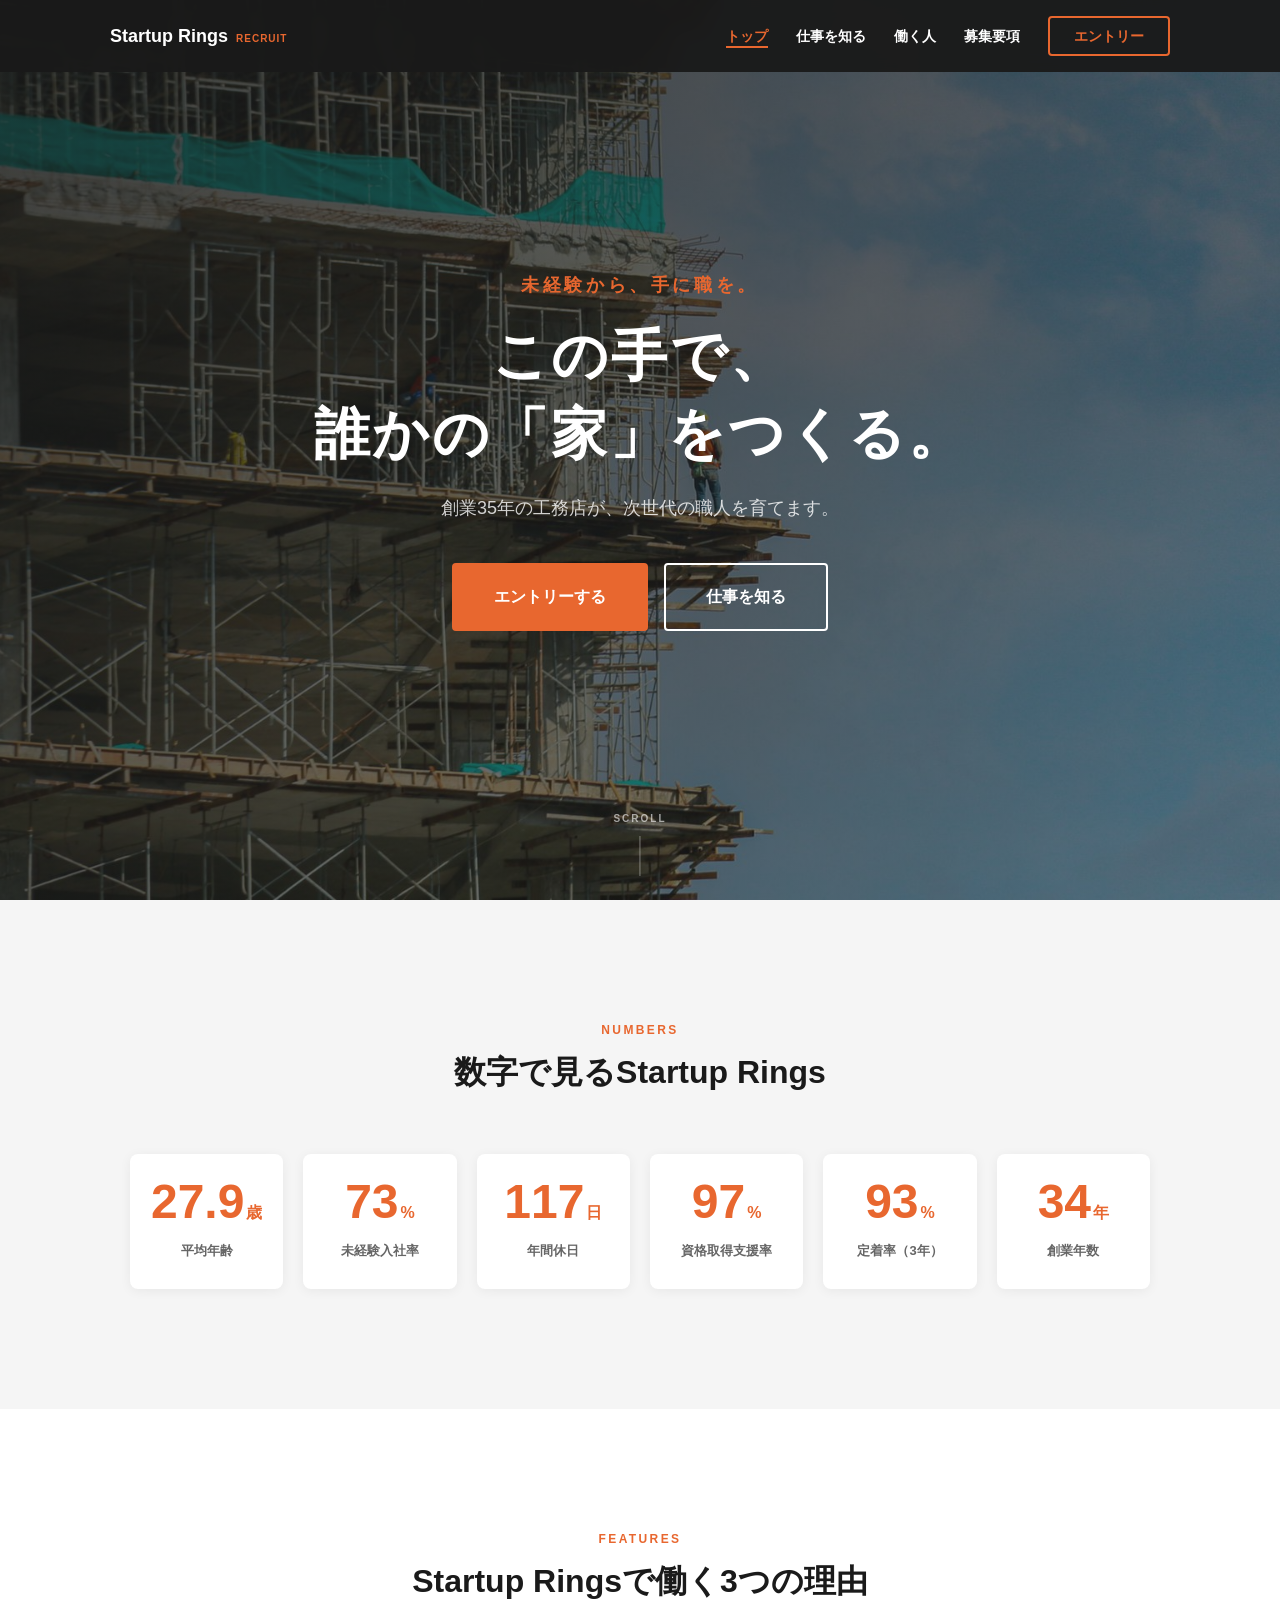
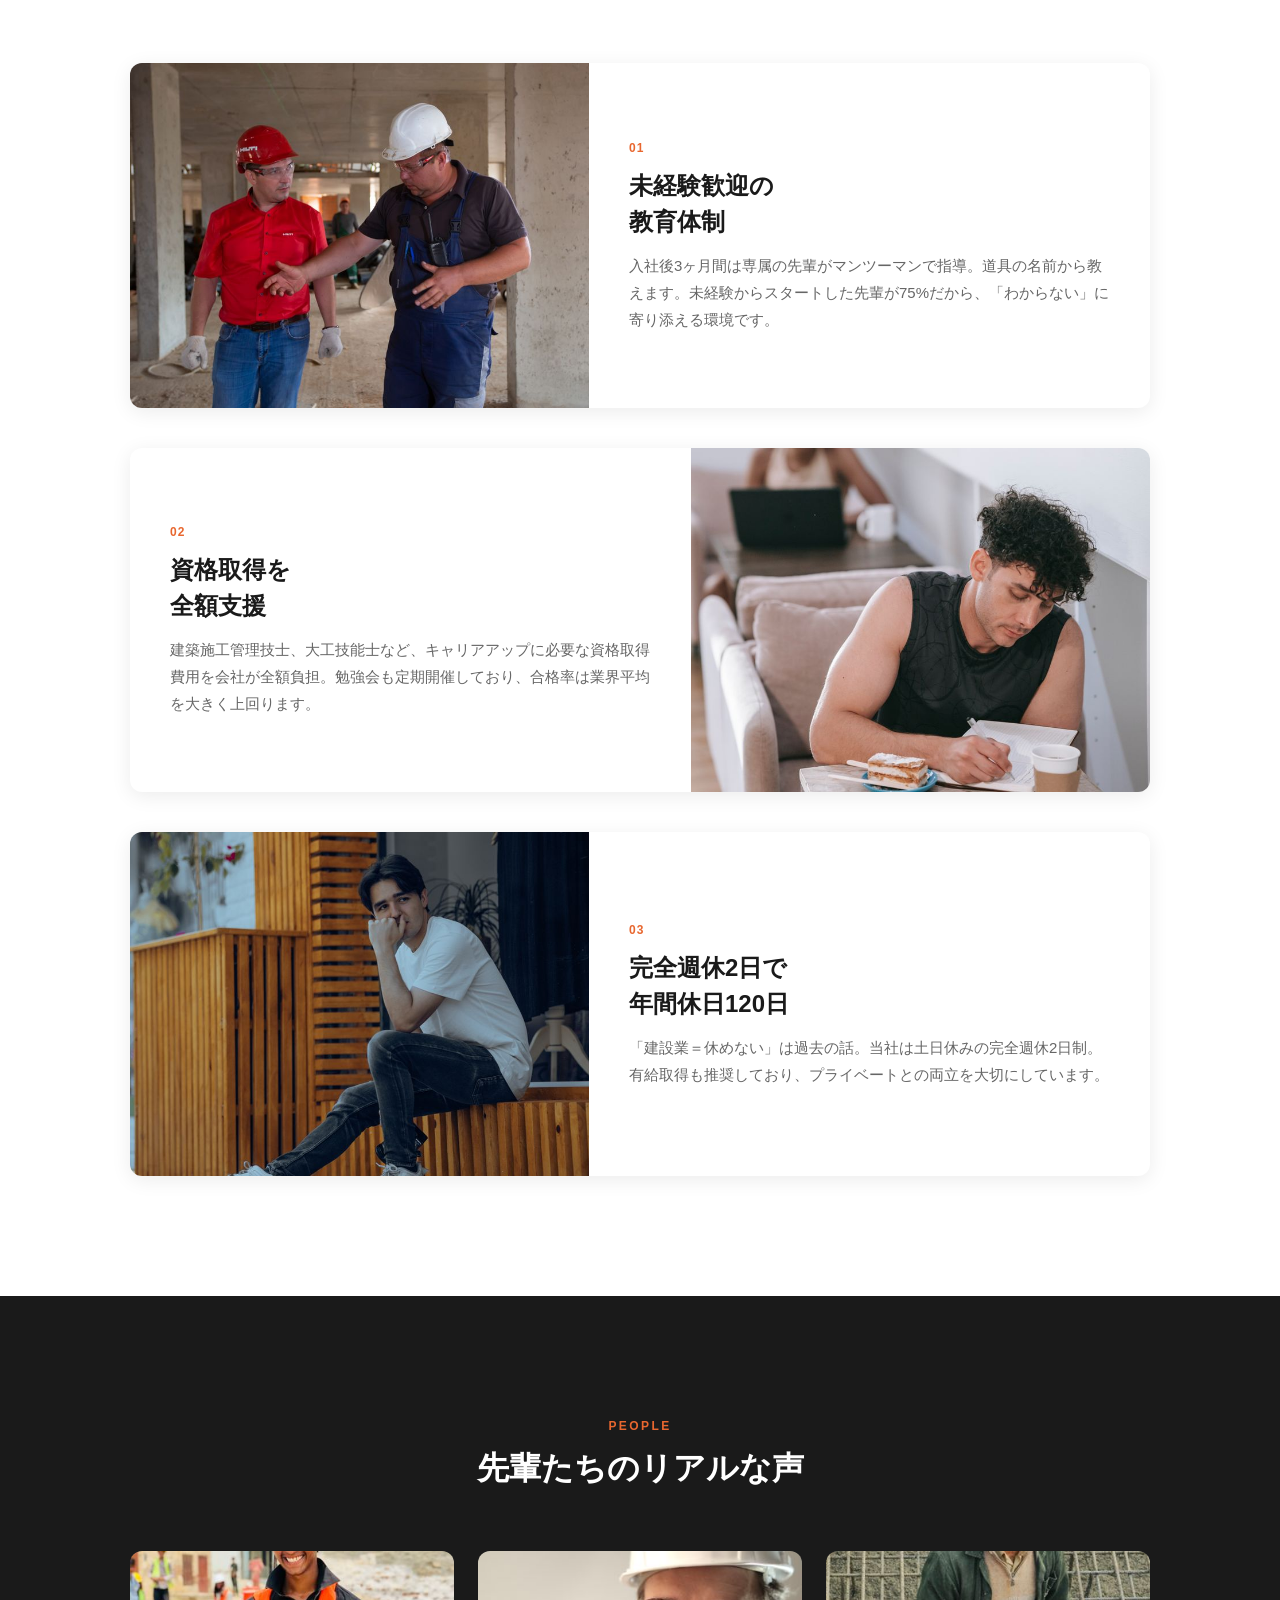
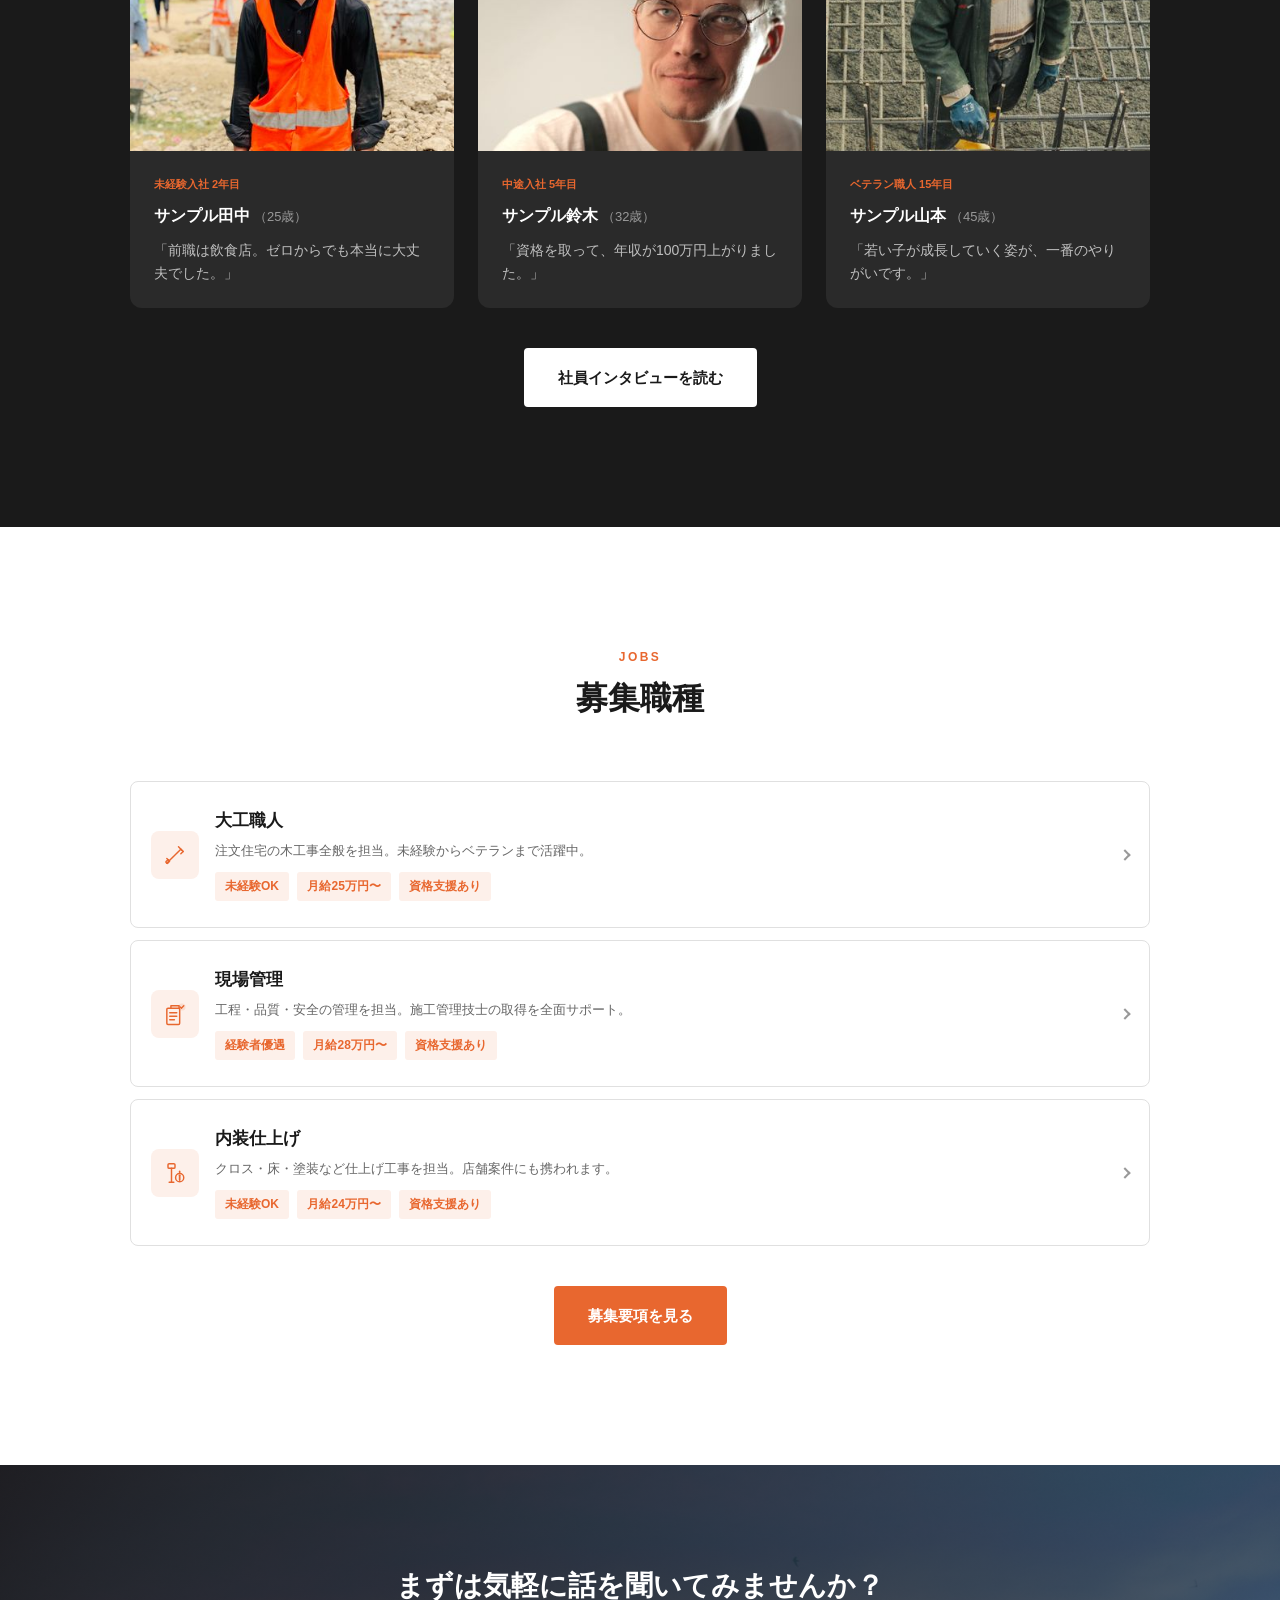
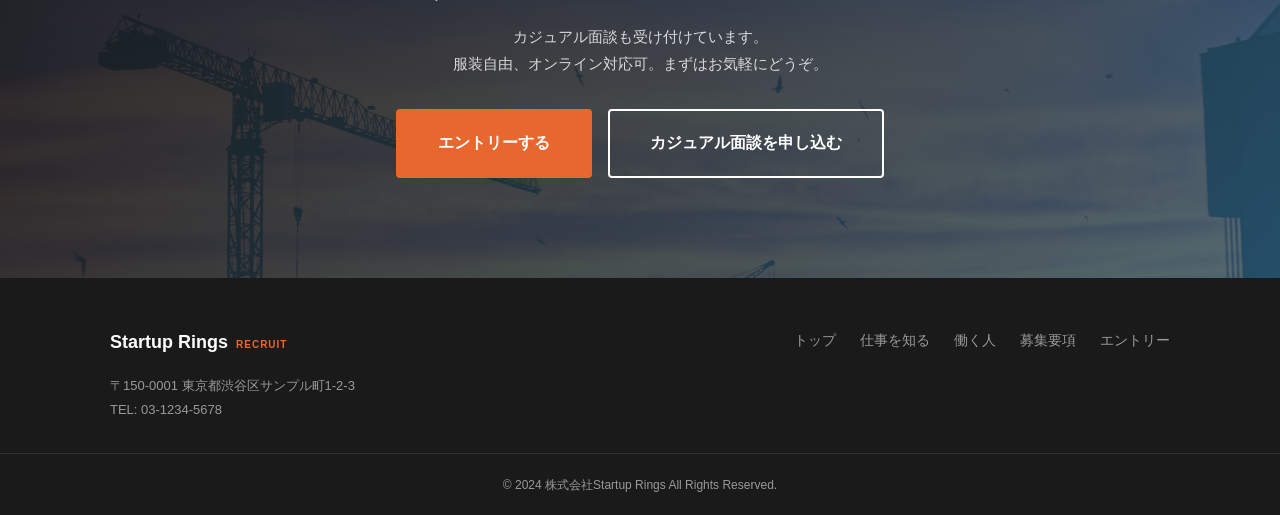
==== commit a34fd404: "サンプルAの社名を株式会社Startup Ringsに変更する 採用サイト見本の会社名だけ差し替え、公開ページに反映する。  Co-authored-by: Cursor <cursoragent@c" ====
--- a/sample-a/index.html
+++ b/sample-a/index.html
@@ -3,8 +3,8 @@
 <head>
   <meta charset="UTF-8">
   <meta name="viewport" content="width=device-width, initial-scale=1.0">
-  <title>採用情報 | 株式会社サンプル建設</title>
-  <meta name="description" content="株式会社サンプル建設の採用サイトです。未経験歓迎、資格取得全額支援、週休2日。一緒に家づくりの仕事をしませんか。">
+  <title>採用情報 | 株式会社Startup Rings</title>
+  <meta name="description" content="株式会社Startup Ringsの採用サイトです。未経験歓迎、資格取得全額支援、週休2日。一緒に家づくりの仕事をしませんか。">
   <link rel="stylesheet" href="style.css">
 </head>
 <body>
@@ -12,7 +12,7 @@
   <header class="header" id="header">
     <div class="header__inner">
       <a href="index.html" class="header__logo">
-        <span class="header__logo-main">サンプル建設</span>
+        <span class="header__logo-main">Startup Rings</span>
         <span class="header__logo-sub">RECRUIT</span>
       </a>
       <nav class="header__nav" id="nav" aria-label="メインナビゲーション">
@@ -54,12 +54,12 @@
       </div>
     </section>
 
-    <!-- 数字で見るサンプル建設 -->
+    <!-- 数字で見るStartup Rings -->
     <section class="numbers" id="numbers">
       <div class="container">
         <h2 class="section-title fade-in">
           <span class="section-title__en">NUMBERS</span>
-          <span class="section-title__ja">数字で見るサンプル建設</span>
+          <span class="section-title__ja">数字で見るStartup Rings</span>
         </h2>
         <div class="numbers__grid">
           <div class="numbers__item fade-in">
@@ -95,7 +95,7 @@
       <div class="container">
         <h2 class="section-title fade-in">
           <span class="section-title__en">FEATURES</span>
-          <span class="section-title__ja">サンプル建設で働く3つの理由</span>
+          <span class="section-title__ja">Startup Ringsで働く3つの理由</span>
         </h2>
         <div class="features__list">
           <article class="features__card fade-in">
@@ -259,7 +259,7 @@
     <div class="footer__inner">
       <div class="footer__info">
         <div class="footer__logo">
-          <span class="footer__logo-main">サンプル建設</span>
+          <span class="footer__logo-main">Startup Rings</span>
           <span class="footer__logo-sub">RECRUIT</span>
         </div>
         <address class="footer__address">
@@ -278,7 +278,7 @@
       </nav>
     </div>
     <div class="footer__copy">
-      <small>&copy; 2024 株式会社サンプル建設 All Rights Reserved.</small>
+      <small>&copy; 2024 株式会社Startup Rings All Rights Reserved.</small>
     </div>
   </footer>
 
--- a/sample-a/style.css
+++ b/sample-a/style.css
@@ -1,5 +1,5 @@
 /* ============================================
-   株式会社サンプル建設 採用サイト - style.css
+   株式会社Startup Rings 採用サイト - style.css
    ============================================ */
 
 /* --- Reset & Base --- */
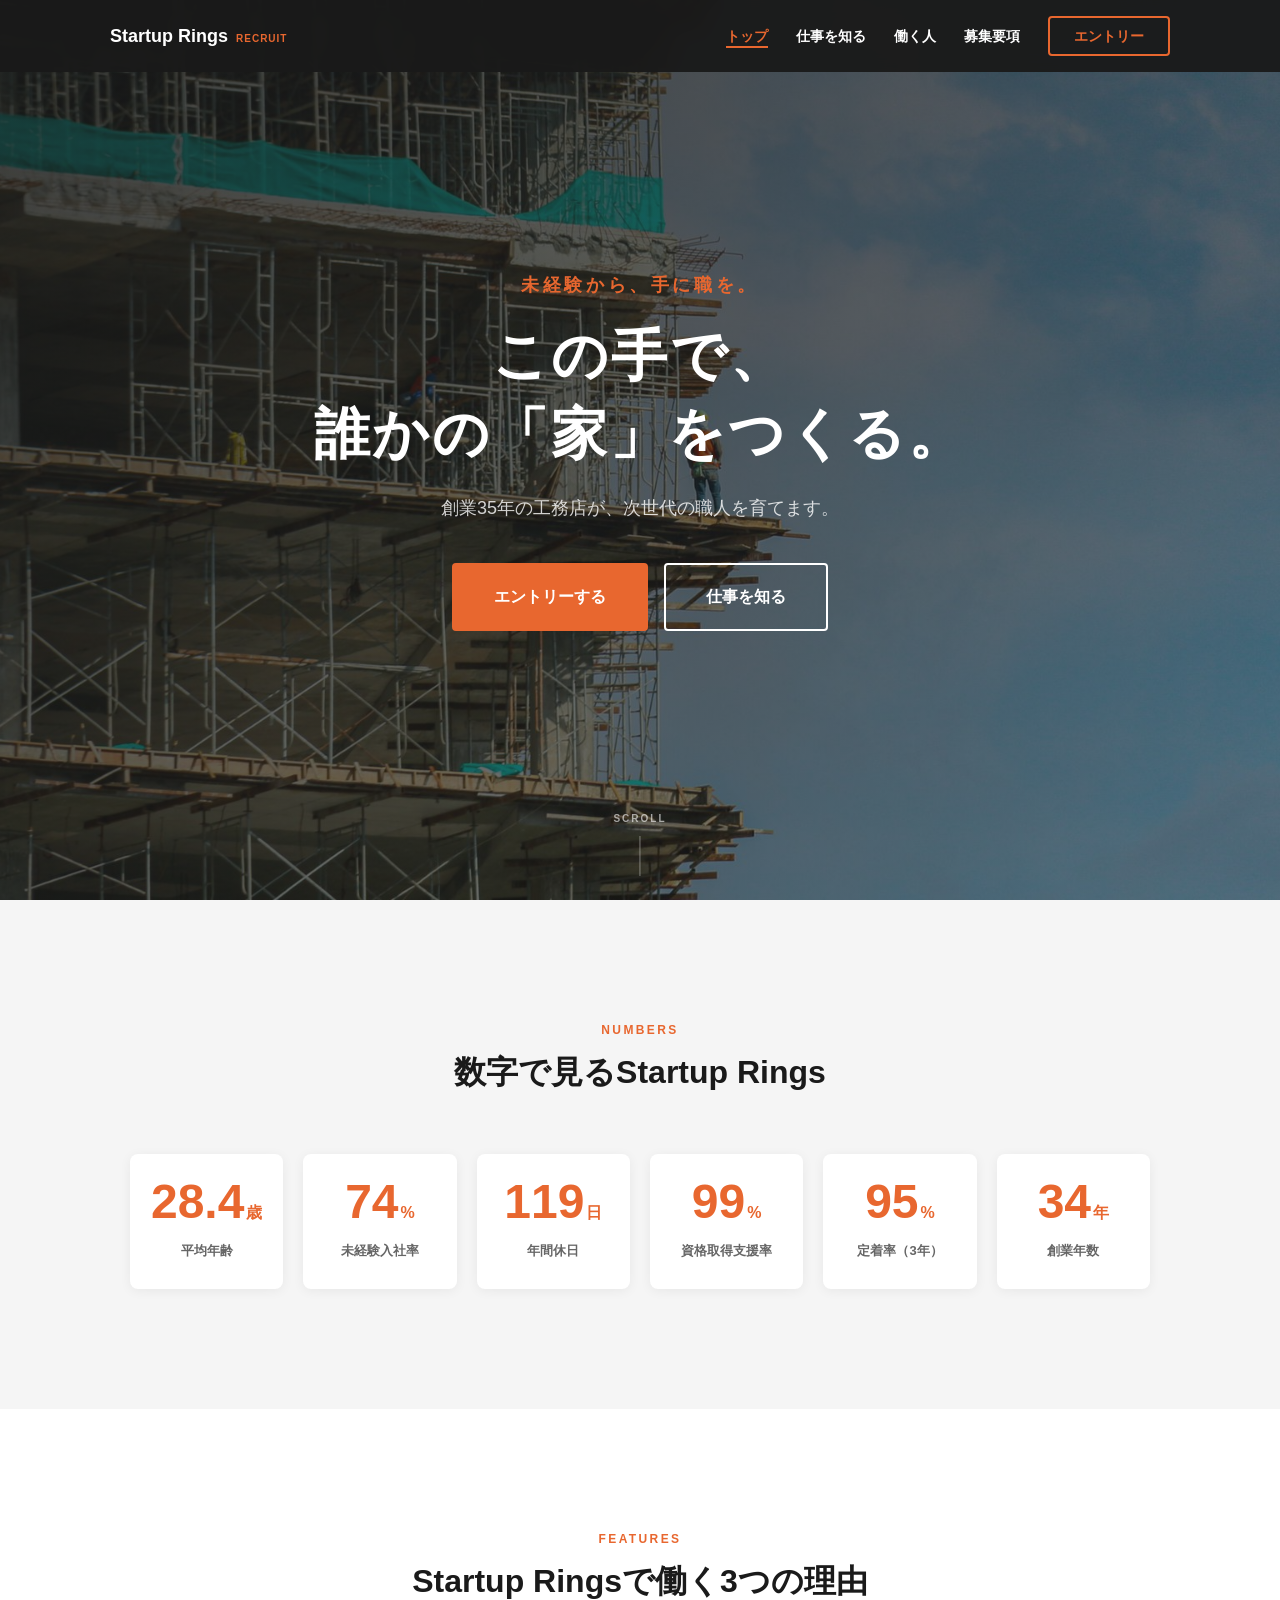
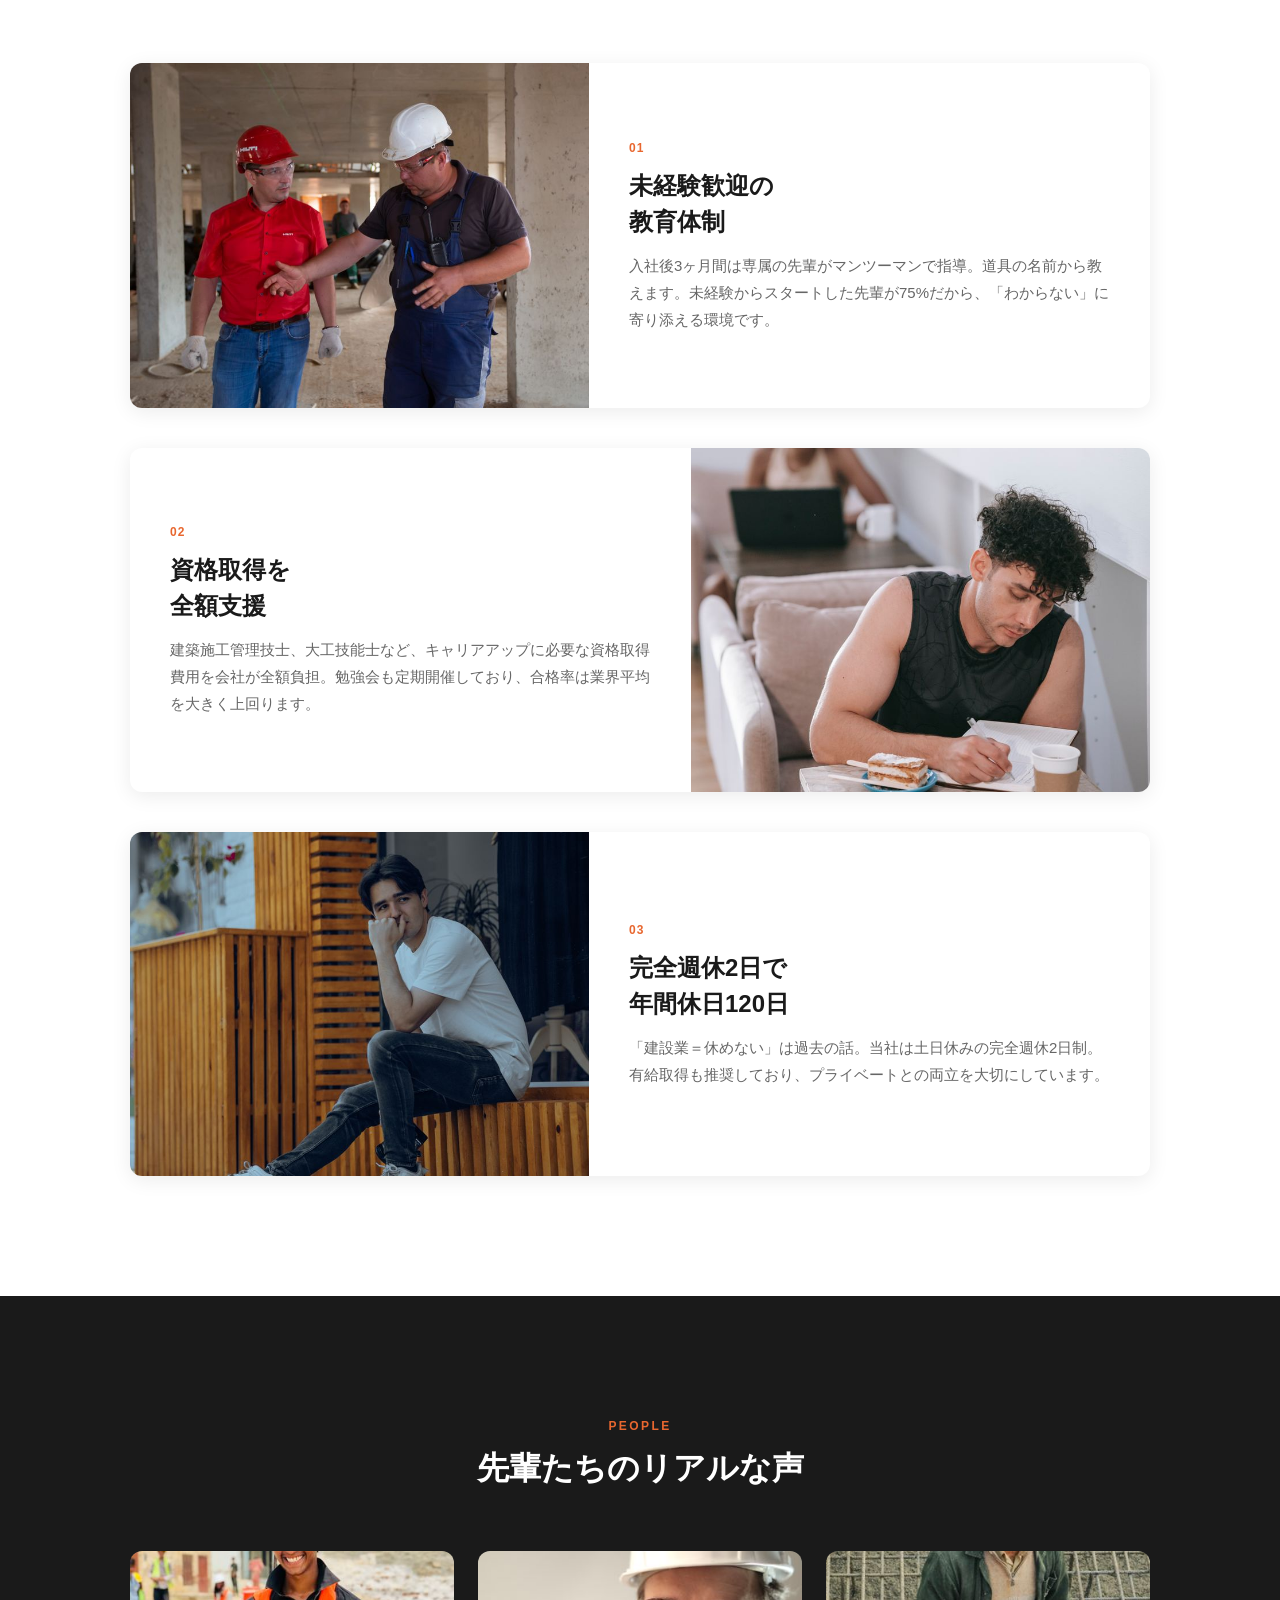
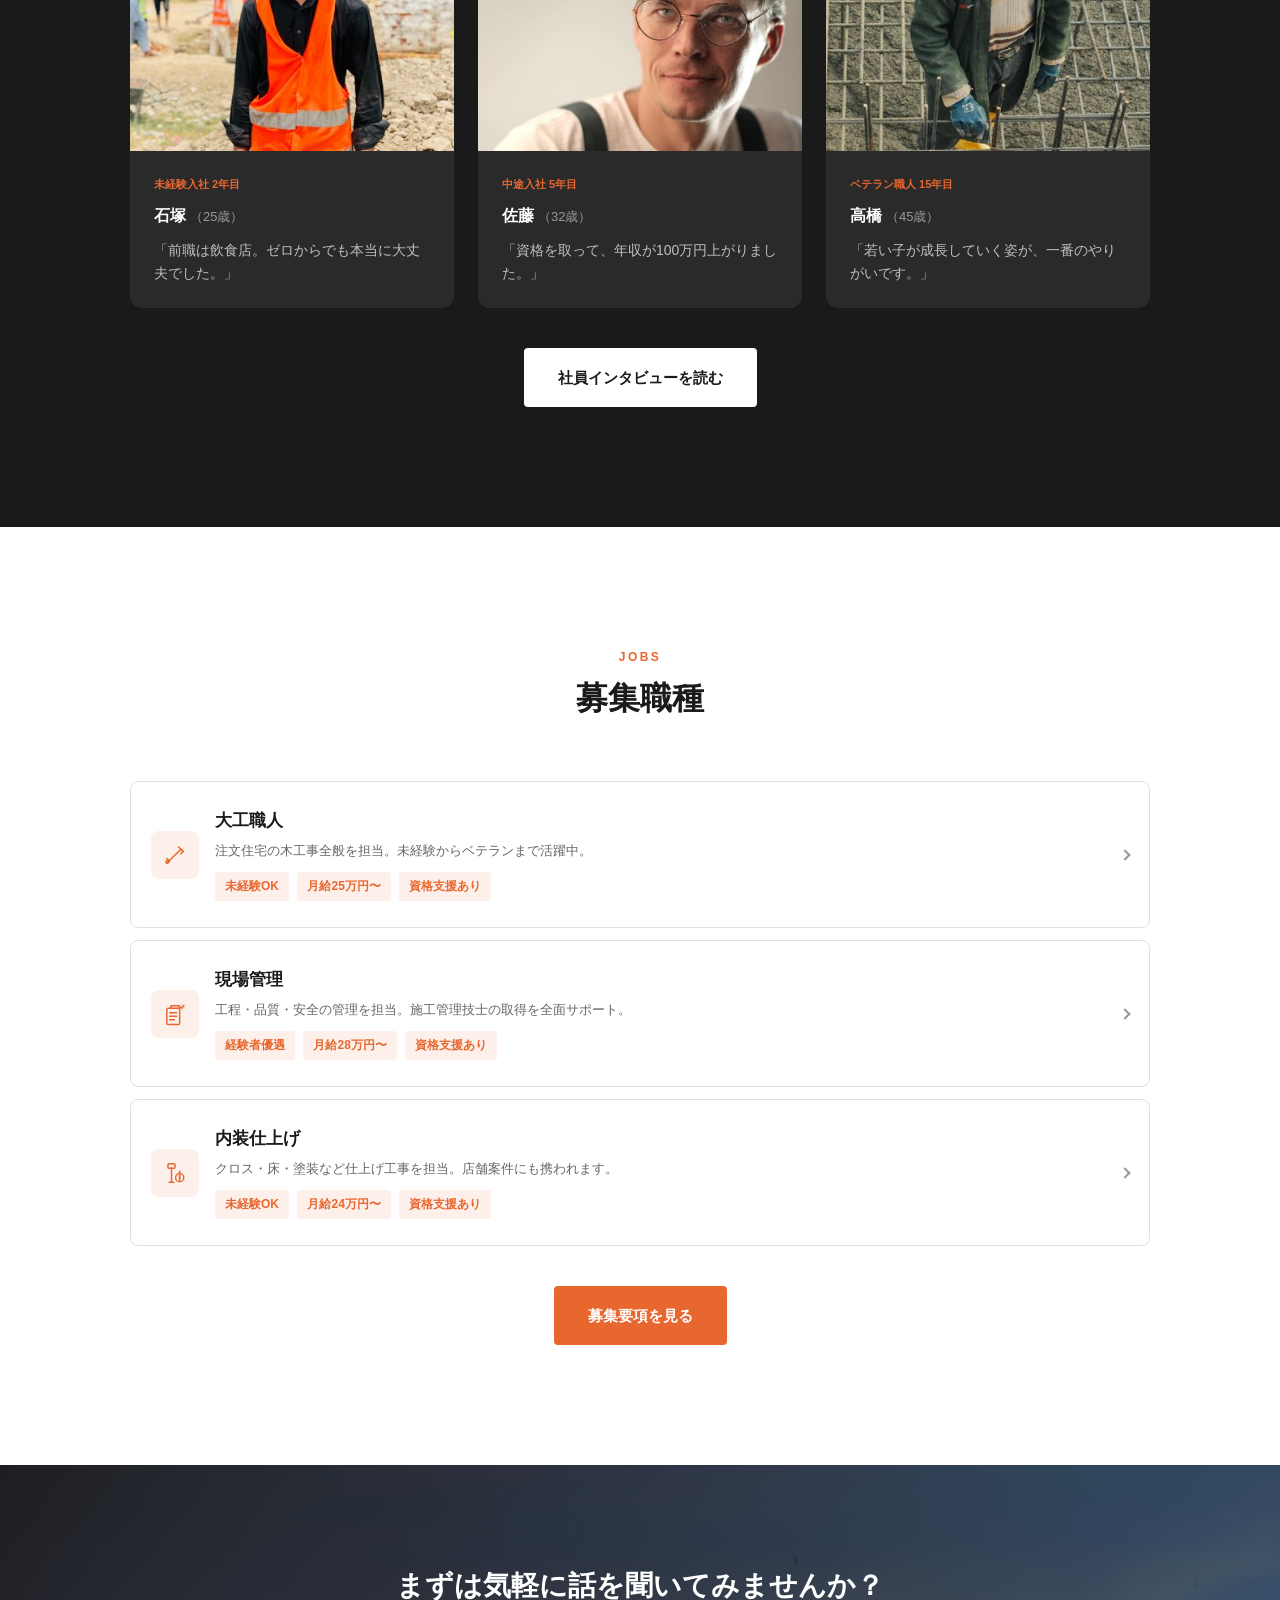
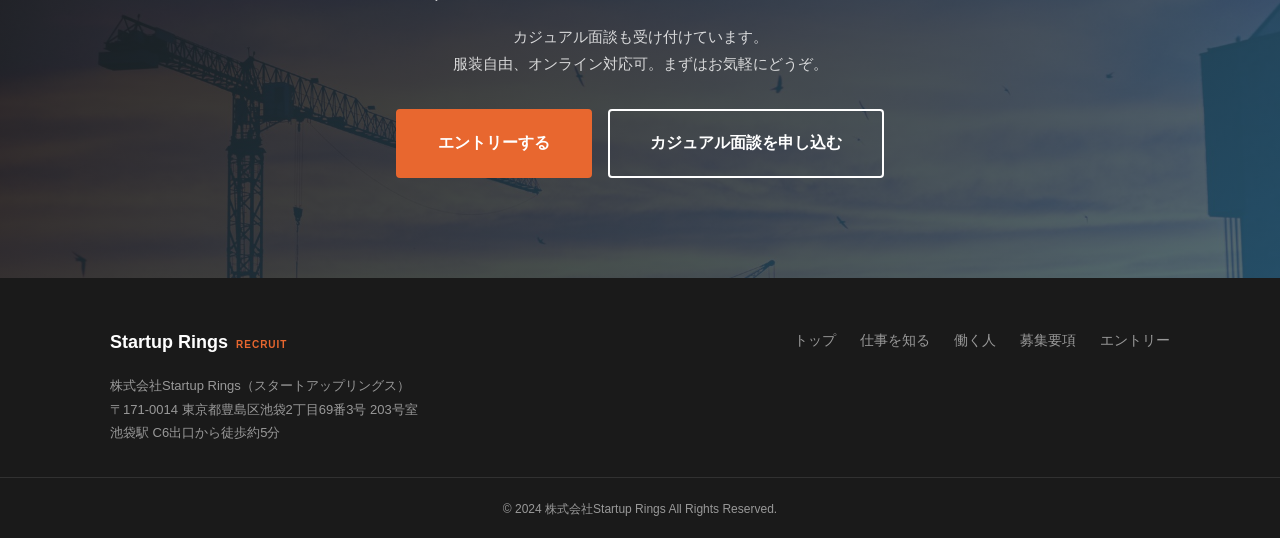
==== commit ae34a1c1: "サンプルAの会社情報をStartup Ringsの実データに合わせる 社員名のダミー表記を外し、池袋の所在地とアクセスを入れる。  Co-authored-by: Cursor <cursoragen" ====
--- a/sample-a/index.html
+++ b/sample-a/index.html
@@ -142,31 +142,31 @@
         <div class="voices__grid">
           <a href="people.html#interview-1" class="voices__card fade-in">
             <div class="voices__card-img">
-              <img src="images/people-tanaka.jpg" alt="サンプル田中さんのポートレート" loading="lazy">
+              <img src="images/people-tanaka.jpg" alt="石塚さんのポートレート" loading="lazy">
             </div>
             <div class="voices__card-body">
               <span class="voices__card-tag">未経験入社 2年目</span>
-              <h3 class="voices__card-name">サンプル田中<span class="voices__card-age">（25歳）</span></h3>
+              <h3 class="voices__card-name">石塚<span class="voices__card-age">（25歳）</span></h3>
               <p class="voices__card-quote">「前職は飲食店。ゼロからでも本当に大丈夫でした。」</p>
             </div>
           </a>
           <a href="people.html#interview-2" class="voices__card fade-in">
             <div class="voices__card-img">
-              <img src="images/people-suzuki.jpg" alt="サンプル鈴木さんのポートレート" loading="lazy">
+              <img src="images/people-suzuki.jpg" alt="佐藤さんのポートレート" loading="lazy">
             </div>
             <div class="voices__card-body">
               <span class="voices__card-tag">中途入社 5年目</span>
-              <h3 class="voices__card-name">サンプル鈴木<span class="voices__card-age">（32歳）</span></h3>
+              <h3 class="voices__card-name">佐藤<span class="voices__card-age">（32歳）</span></h3>
               <p class="voices__card-quote">「資格を取って、年収が100万円上がりました。」</p>
             </div>
           </a>
           <a href="people.html#interview-3" class="voices__card fade-in">
             <div class="voices__card-img">
-              <img src="images/people-yamamoto.jpg" alt="サンプル山本さんのポートレート" loading="lazy">
+              <img src="images/people-yamamoto.jpg" alt="高橋さんのポートレート" loading="lazy">
             </div>
             <div class="voices__card-body">
               <span class="voices__card-tag">ベテラン職人 15年目</span>
-              <h3 class="voices__card-name">サンプル山本<span class="voices__card-age">（45歳）</span></h3>
+              <h3 class="voices__card-name">高橋<span class="voices__card-age">（45歳）</span></h3>
               <p class="voices__card-quote">「若い子が成長していく姿が、一番のやりがいです。」</p>
             </div>
           </a>
@@ -263,8 +263,9 @@
           <span class="footer__logo-sub">RECRUIT</span>
         </div>
         <address class="footer__address">
-          〒150-0001 東京都渋谷区サンプル町1-2-3<br>
-          TEL: 03-1234-5678
+          株式会社Startup Rings（スタートアップリングス）<br>
+          〒171-0014 東京都豊島区池袋2丁目69番3号 203号室<br>
+          池袋駅 C6出口から徒歩約5分
         </address>
       </div>
       <nav class="footer__nav" aria-label="フッターナビゲーション">
